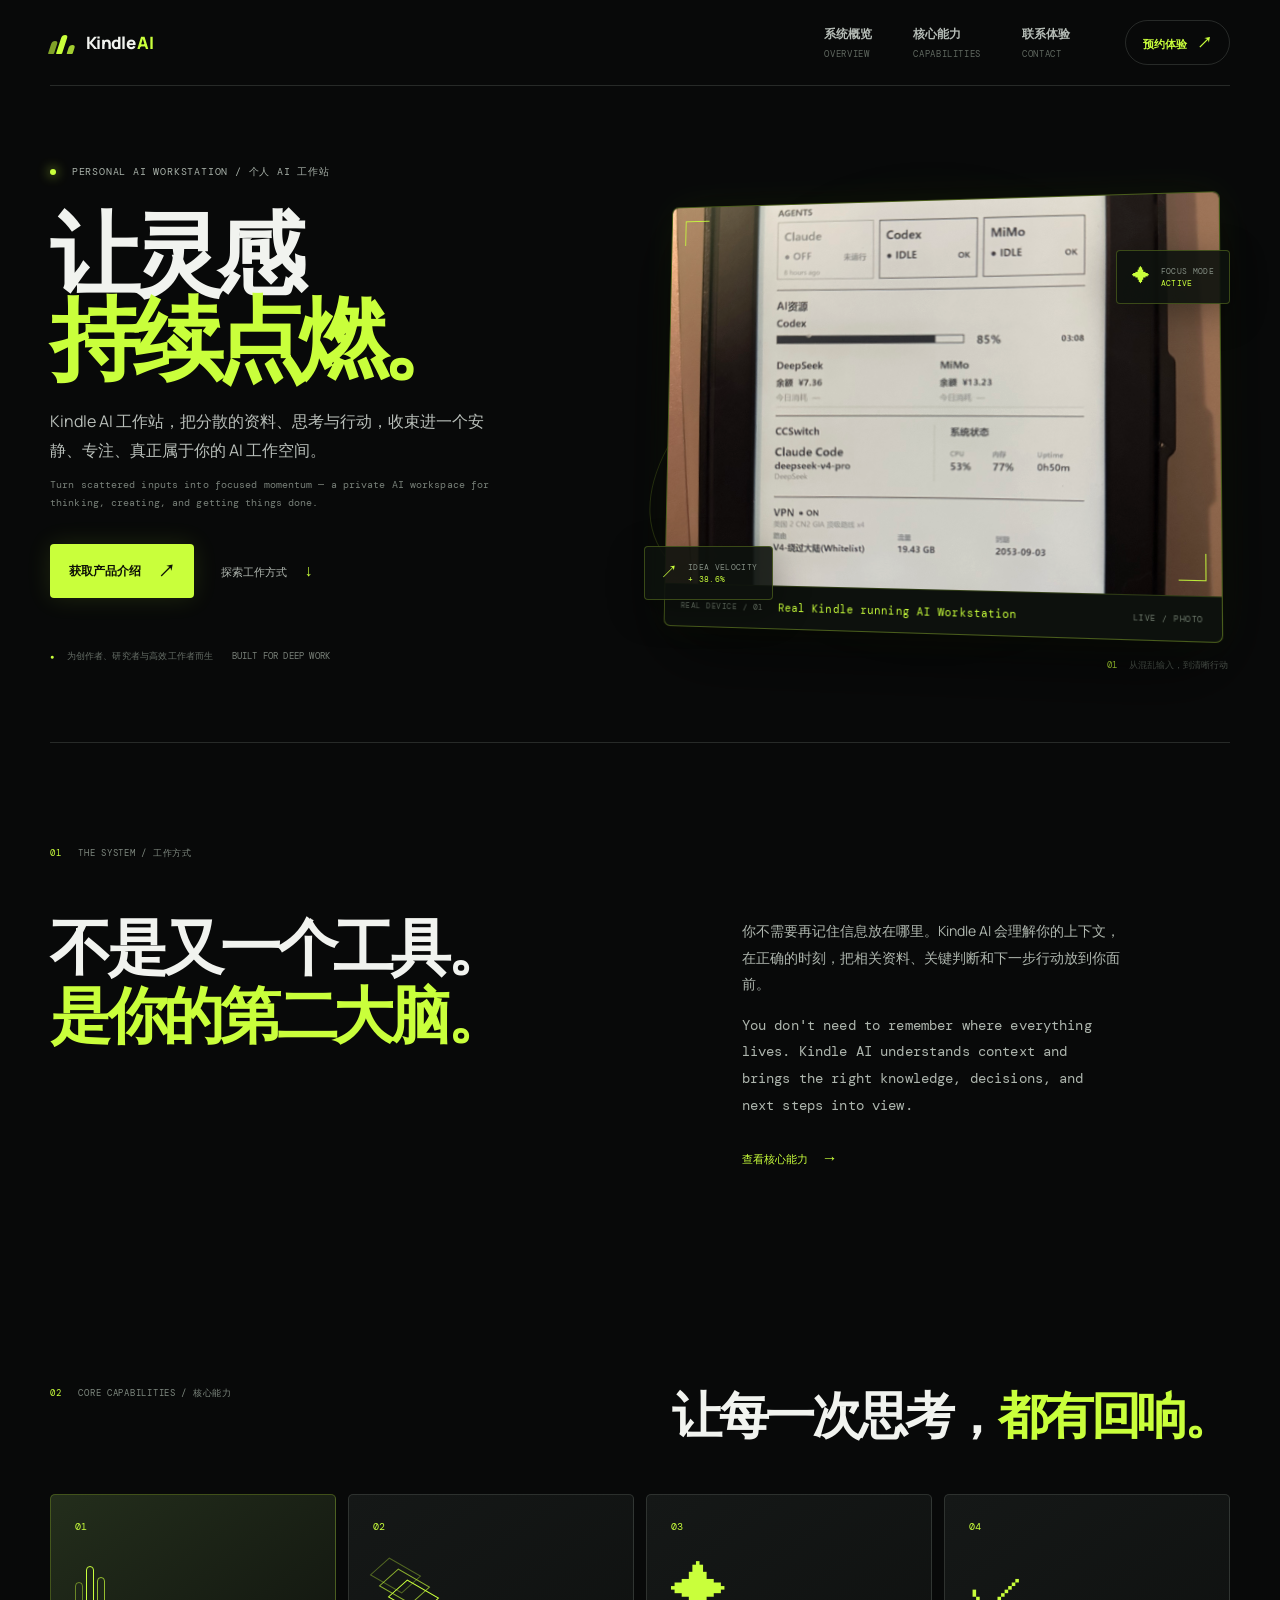
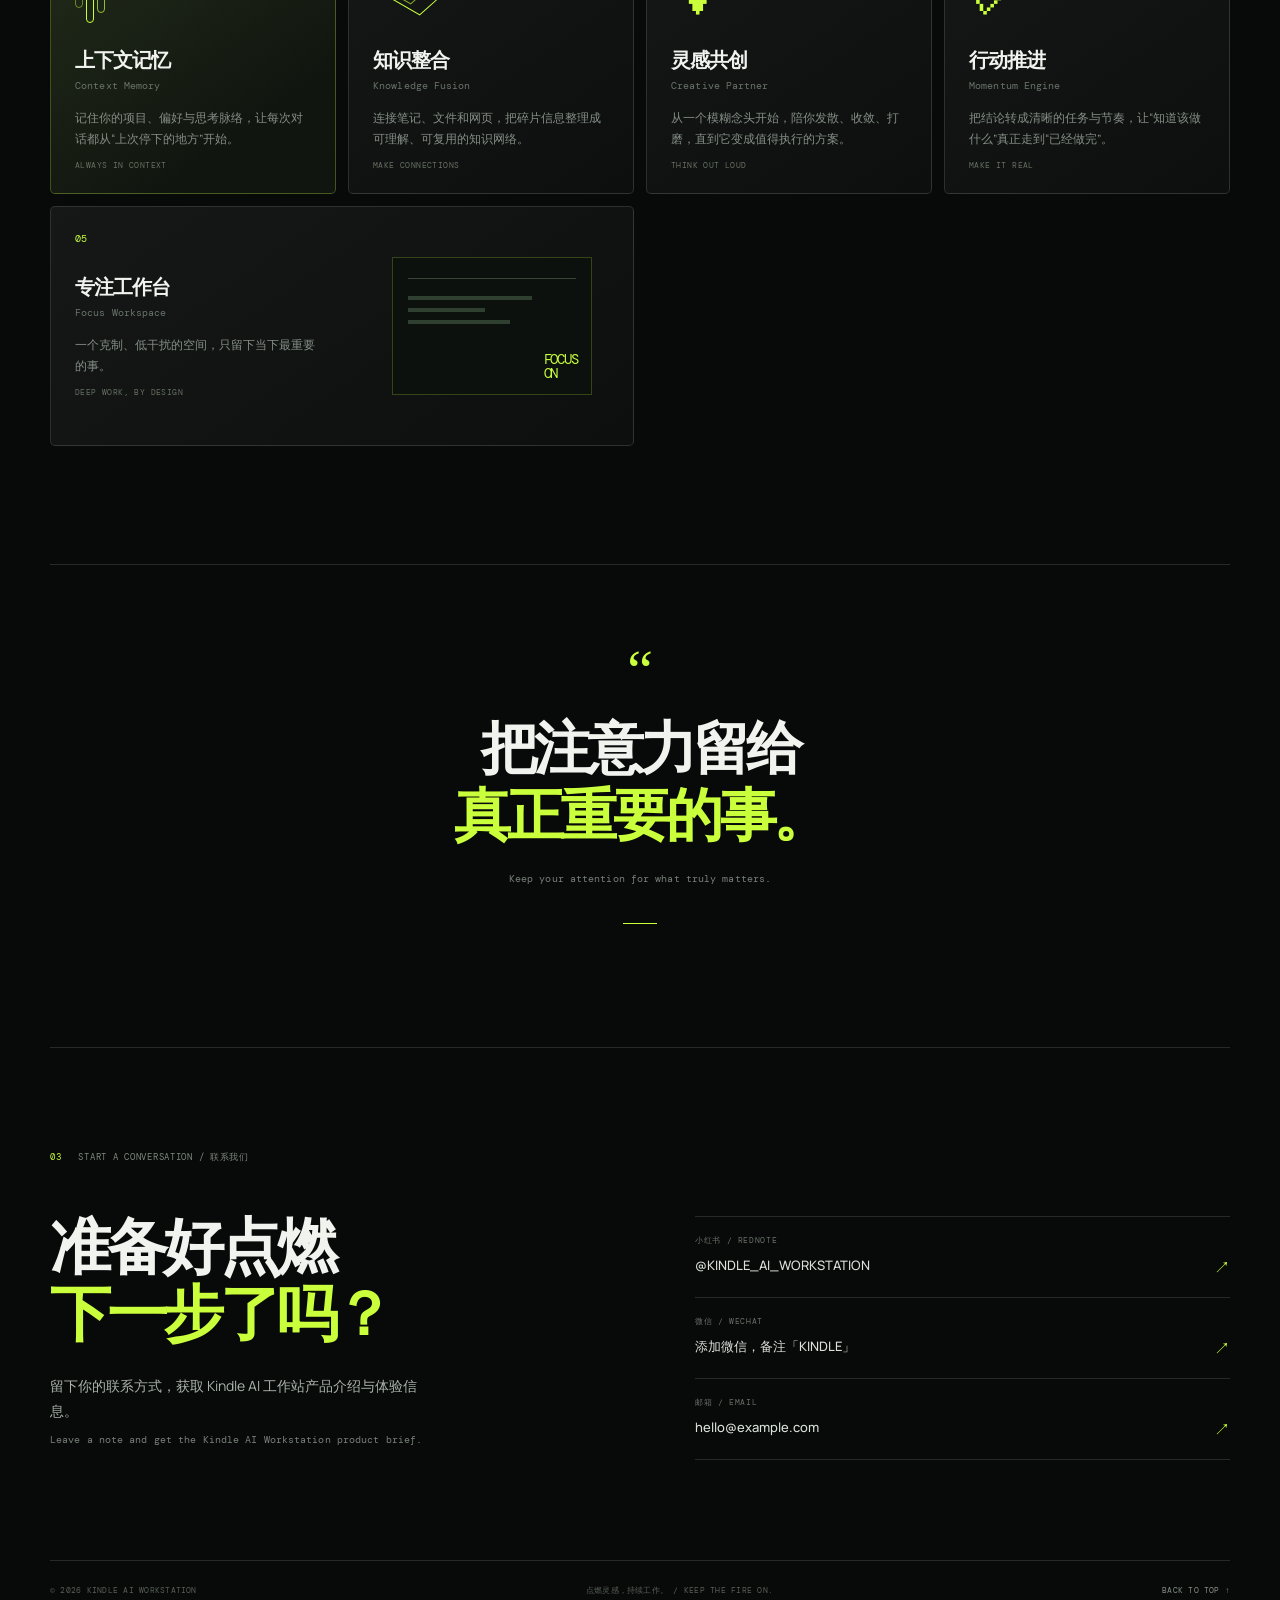
==== website/index.html @ 8f411510 "Add AI Workstation product website" ====
<!doctype html>
<html lang="zh-CN">
  <head>
    <meta charset="UTF-8" />
    <meta name="viewport" content="width=device-width, initial-scale=1.0" />
    <meta name="description" content="Kindle AI 工作站：把灵感、资料与行动，收束进一个可持续工作的 AI 空间。" />
    <title>Kindle AI Workstation — 点燃你的下一步</title>
    <link rel="stylesheet" href="styles.css" />
  </head>
  <body>
    <div class="page-shell">
      <header class="site-header">
        <a class="brand" href="#top" aria-label="Kindle AI Workstation 首页">
          <span class="brand-mark" aria-hidden="true"><i></i><i></i><i></i></span>
          <span>Kindle <em>AI</em></span>
        </a>
        <nav class="nav-links" aria-label="主导航">
          <a href="#system">系统概览 <small>OVERVIEW</small></a>
          <a href="#features">核心能力 <small>CAPABILITIES</small></a>
          <a href="#contact">联系体验 <small>CONTACT</small></a>
        </nav>
        <a class="header-cta" href="#contact">预约体验 <span>↗</span></a>
      </header>

      <main id="top">
        <section class="hero section-grid" aria-labelledby="hero-title">
          <div class="hero-copy">
            <p class="eyebrow"><span class="status-dot"></span> PERSONAL AI WORKSTATION / 个人 AI 工作站</p>
            <h1 id="hero-title">让灵感<br /><span>持续点燃。</span></h1>
            <p class="hero-intro">Kindle AI 工作站，把分散的资料、思考与行动，收束进一个安静、专注、真正属于你的 AI 工作空间。</p>
            <p class="hero-intro english">Turn scattered inputs into focused momentum — a private AI workspace for thinking, creating, and getting things done.</p>
            <div class="hero-actions">
              <a class="button button-primary" href="#contact">获取产品介绍 <span>↗</span></a>
              <a class="text-link" href="#system">探索工作方式 <span>↓</span></a>
            </div>
            <div class="trust-line"><span>●</span> 为创作者、研究者与高效工作者而生 <strong>BUILT FOR DEEP WORK</strong></div>
          </div>

          <div class="hero-visual" aria-label="Kindle AI 工作站实拍展示">
            <div class="visual-glow"></div>
            <div class="orbit orbit-one"></div>
            <div class="orbit orbit-two"></div>
            <figure class="device-photo">
              <div class="photo-frame">
                <img src="assets/kindle-dashboard.jpg" alt="Real Kindle running AI Workstation" />
                <span class="photo-corner photo-corner-tl" aria-hidden="true"></span>
                <span class="photo-corner photo-corner-br" aria-hidden="true"></span>
              </div>
              <figcaption><span class="photo-index">REAL DEVICE / 01</span><strong>Real Kindle running AI Workstation</strong><span class="photo-meta">LIVE / PHOTO</span></figcaption>
            </figure>            <div class="floating-chip chip-top"><span class="chip-icon">✦</span><span>FOCUS MODE<br /><b>ACTIVE</b></span></div>
            <div class="floating-chip chip-bottom"><span class="chip-icon">↗</span><span>IDEA VELOCITY<br /><b>+ 38.6%</b></span></div>
            <div class="visual-caption"><span>01</span><span>从混乱输入，到清晰行动</span></div>
          </div>
        </section>

        <section class="intro-band" id="system" aria-labelledby="system-title">
          <div class="section-kicker"><span>01</span><span>THE SYSTEM / 工作方式</span></div>
          <div class="intro-content">
            <h2 id="system-title">不是又一个工具。<br /><span>是你的第二大脑。</span></h2>
            <div class="intro-text">
              <p>你不需要再记住信息放在哪里。Kindle AI 会理解你的上下文，在正确的时刻，把相关资料、关键判断和下一步行动放到你面前。</p>
              <p class="english">You don't need to remember where everything lives. Kindle AI understands context and brings the right knowledge, decisions, and next steps into view.</p>
              <a class="arrow-link" href="#features">查看核心能力 <span>→</span></a>
            </div>
          </div>
        </section>

        <section class="features-section" id="features" aria-labelledby="features-title">
          <div class="section-heading">
            <div class="section-kicker"><span>02</span><span>CORE CAPABILITIES / 核心能力</span></div>
            <h2 id="features-title">让每一次思考，<span>都有回响。</span></h2>
          </div>
          <div class="feature-grid">
            <article class="feature-card featured-card">
              <div class="card-number">01</div>
              <div class="feature-icon icon-pulse" aria-hidden="true"><span></span><span></span><span></span></div>
              <h3>上下文记忆<br /><small>Context Memory</small></h3>
              <p>记住你的项目、偏好与思考脉络，让每次对话都从“上次停下的地方”开始。</p>
              <span class="card-tag">ALWAYS IN CONTEXT</span>
            </article>
            <article class="feature-card">
              <div class="card-number">02</div>
              <div class="feature-icon icon-layers" aria-hidden="true"><i></i><i></i><i></i></div>
              <h3>知识整合<br /><small>Knowledge Fusion</small></h3>
              <p>连接笔记、文件和网页，把碎片信息整理成可理解、可复用的知识网络。</p>
              <span class="card-tag">MAKE CONNECTIONS</span>
            </article>
            <article class="feature-card">
              <div class="card-number">03</div>
              <div class="feature-icon icon-spark" aria-hidden="true">✦</div>
              <h3>灵感共创<br /><small>Creative Partner</small></h3>
              <p>从一个模糊念头开始，陪你发散、收敛、打磨，直到它变成值得执行的方案。</p>
              <span class="card-tag">THINK OUT LOUD</span>
            </article>
            <article class="feature-card">
              <div class="card-number">04</div>
              <div class="feature-icon icon-check" aria-hidden="true">✓</div>
              <h3>行动推进<br /><small>Momentum Engine</small></h3>
              <p>把结论转成清晰的任务与节奏，让“知道该做什么”真正走到“已经做完”。</p>
              <span class="card-tag">MAKE IT REAL</span>
            </article>
            <article class="feature-card wide-card">
              <div class="wide-card-copy"><div class="card-number">05</div><h3>专注工作台<br /><small>Focus Workspace</small></h3><p>一个克制、低干扰的空间，只留下当下最重要的事。</p><span class="card-tag">DEEP WORK, BY DESIGN</span></div>
              <div class="focus-window" aria-hidden="true"><span class="window-top"></span><span class="window-line line-long"></span><span class="window-line line-short"></span><span class="window-line line-mid"></span><b>FOCUS<br />ON</b></div>
            </article>
          </div>
        </section>

        <section class="quote-section" aria-label="产品主张">
          <p class="quote-mark">“</p>
          <blockquote>把注意力留给<br /><span>真正重要的事。</span></blockquote>
          <p class="english quote-english">Keep your attention for what truly matters.</p>
          <div class="quote-line"></div>
        </section>

        <section class="contact-section" id="contact" aria-labelledby="contact-title">
          <div class="contact-main">
            <div class="section-kicker"><span>03</span><span>START A CONVERSATION / 联系我们</span></div>
            <h2 id="contact-title">准备好点燃<br /><span>下一步了吗？</span></h2>
            <p>留下你的联系方式，获取 Kindle AI 工作站产品介绍与体验信息。</p>
            <p class="english">Leave a note and get the Kindle AI Workstation product brief.</p>
          </div>
          <div class="contact-links">
            <a class="contact-link" href="#contact"><span class="contact-label">小红书 / REDNOTE</span><strong>@KINDLE_AI_WORKSTATION <span>↗</span></strong></a>
            <a class="contact-link" href="#contact"><span class="contact-label">微信 / WECHAT</span><strong>添加微信，备注「KINDLE」 <span>↗</span></strong></a>
            <a class="contact-link" href="mailto:hello@example.com"><span class="contact-label">邮箱 / EMAIL</span><strong>hello@example.com <span>↗</span></strong></a>
          </div>
        </section>
      </main>

      <footer class="site-footer"><span>© 2026 KINDLE AI WORKSTATION</span><span>点燃灵感，持续工作。 / KEEP THE FIRE ON.</span><a href="#top">BACK TO TOP ↑</a></footer>
    </div>
  </body>
</html>
---- website/styles.css ----
@import url('https://fonts.googleapis.com/css2?family=DM+Mono:wght@400;500&family=Manrope:wght@400;500;600;700;800&display=swap');

:root {
  --bg: #080909;
  --panel: #111313;
  --panel-light: #171a19;
  --text: #f1f3ef;
  --muted: #8e9690;
  --line: rgba(222, 238, 224, 0.14);
  --acid: #c9ff3b;
  --acid-soft: #91c92c;
  --mono: 'DM Mono', 'SFMono-Regular', Consolas, monospace;
  --sans: 'Manrope', 'PingFang SC', 'Microsoft YaHei', sans-serif;
}

* { box-sizing: border-box; }
html { scroll-behavior: smooth; }
body { margin: 0; background: var(--bg); color: var(--text); font-family: var(--sans); -webkit-font-smoothing: antialiased; }
a { color: inherit; text-decoration: none; }
.page-shell { overflow: hidden; }
.site-header, main > section, .site-footer { width: min(1180px, calc(100% - 64px)); margin-inline: auto; }
.site-header { height: 86px; display: flex; align-items: center; justify-content: space-between; border-bottom: 1px solid var(--line); }
.brand { display: inline-flex; align-items: center; gap: 11px; font-size: 17px; font-weight: 800; letter-spacing: -0.04em; }
.brand em { color: var(--acid); font-style: normal; }
.brand-mark { width: 25px; height: 22px; display: flex; align-items: end; gap: 3px; }
.brand-mark i { display: block; width: 6px; border-radius: 4px 4px 1px 1px; background: var(--acid); transform: skew(-18deg); }
.brand-mark i:nth-child(1) { height: 13px; opacity: .62; }.brand-mark i:nth-child(2) { height: 19px; }.brand-mark i:nth-child(3) { height: 9px; opacity: .8; }
.nav-links { display: flex; align-items: center; gap: 41px; margin-left: auto; margin-right: 55px; }
.nav-links a { color: #b5bcb6; font-size: 12px; font-weight: 600; transition: color .2s ease; }.nav-links a:hover { color: var(--acid); }
.nav-links small { display: block; color: #606860; font: 9px var(--mono); letter-spacing: .07em; margin-top: 5px; }
.header-cta { border: 1px solid var(--line); border-radius: 999px; padding: 11px 17px; color: var(--acid); font-size: 11px; font-weight: 700; }.header-cta span { margin-left: 8px; font-size: 15px; }

.section-grid { display: grid; grid-template-columns: .95fr 1.05fr; gap: 50px; min-height: 656px; align-items: center; }
.eyebrow, .section-kicker, .trust-line, .card-tag, .terminal-top, .terminal-footer, .contact-label, .visual-caption, .site-footer { font-family: var(--mono); }
.eyebrow { color: #a7b0a8; font-size: 10px; letter-spacing: .08em; margin: 0 0 30px; }.status-dot { display: inline-block; width: 6px; height: 6px; border-radius: 50%; background: var(--acid); box-shadow: 0 0 12px var(--acid); margin-right: 9px; }
h1, h2, h3, p { margin-top: 0; }.hero h1 { margin-bottom: 27px; font-size: clamp(57px, 7vw, 94px); line-height: .95; letter-spacing: -.08em; font-weight: 700; }.hero h1 span, h2 span, blockquote span { color: var(--acid); }
.hero-intro { max-width: 445px; color: #b8beb9; font-size: 16px; line-height: 1.85; margin-bottom: 10px; }.english { color: #788079; font-family: var(--mono); font-size: 10px; line-height: 1.8; letter-spacing: .01em; }.hero-intro.english { max-width: 480px; margin-bottom: 32px; }
.hero-actions { display: flex; align-items: center; gap: 27px; }.button { display: inline-flex; align-items: center; gap: 17px; border-radius: 4px; padding: 15px 19px; font-size: 12px; font-weight: 800; }.button-primary { color: #0d1106; background: var(--acid); box-shadow: 0 0 24px rgba(201,255,59,.12); }.button-primary span { font-size: 17px; }.text-link { color: #b2b9b2; font: 11px var(--mono); }.text-link span { color: var(--acid); margin-left: 10px; font-size: 16px; }
.trust-line { margin-top: 52px; color: #656d66; font-size: 9px; letter-spacing: .02em; }.trust-line span { color: var(--acid); font-size: 7px; margin-right: 7px; }.trust-line strong { color: #798179; margin-left: 13px; font-weight: 400; }
.hero-visual { position: relative; min-height: 520px; display: grid; place-items: center; }.visual-glow { position: absolute; width: 310px; height: 310px; background: rgba(130, 176, 38, .1); filter: blur(55px); border-radius: 50%; }.orbit { position: absolute; border: 1px solid rgba(201,255,59,.2); border-radius: 50%; transform: rotate(-25deg); }.orbit-one { width: 610px; height: 300px; }.orbit-two { width: 480px; height: 210px; transform: rotate(29deg); border-color: rgba(201,255,59,.12); }.terminal-card { position: relative; z-index: 2; width: min(510px, 92%); min-height: 319px; border: 1px solid rgba(201,255,59,.33); border-radius: 8px; background: linear-gradient(140deg, rgba(26,34,26,.96), rgba(9,13,10,.97)); box-shadow: 0 25px 75px rgba(0,0,0,.65), inset 0 0 35px rgba(201,255,59,.035); transform: perspective(900px) rotateY(-11deg) rotateX(4deg); }
.terminal-top, .terminal-footer { display: flex; justify-content: space-between; padding: 16px 19px; color: #727d72; font-size: 9px; letter-spacing: .06em; border-bottom: 1px solid rgba(201,255,59,.12); }.live-indicator { color: var(--acid); }.live-indicator i { display: inline-block; width: 5px; height: 5px; border-radius: 50%; background: var(--acid); margin-right: 6px; }.terminal-body { padding: 32px 28px; font: 12px/2 var(--mono); }.terminal-line { color: #d9e4d7; }.terminal-line.muted { color: #5f6d5e; margin-bottom: 7px; }.prompt, .accent, .result { color: var(--acid); }.result { padding-left: 21px; opacity: .75; }.cursor { margin-top: 8px; }.typing-line { display: inline-block; width: 80px; border-bottom: 1px solid var(--acid); vertical-align: middle; margin-left: 4px; }.cursor-block { display: inline-block; width: 6px; height: 13px; vertical-align: middle; background: var(--acid); margin-left: 3px; }.terminal-footer { border-top: 1px solid rgba(201,255,59,.12); border-bottom: 0; padding-top: 13px; padding-bottom: 13px; font-size: 8px; }
.floating-chip { position: absolute; z-index: 3; display: flex; align-items: center; gap: 10px; border: 1px solid rgba(201,255,59,.24); border-radius: 4px; padding: 12px 15px; background: rgba(14,18,14,.9); color: #838d83; font: 8px/1.55 var(--mono); letter-spacing: .04em; box-shadow: 0 10px 35px rgba(0,0,0,.35); }.floating-chip b { color: var(--acid); font-weight: 400; }.chip-icon { color: var(--acid); font-size: 18px; }.chip-top { top: 96px; right: 0; }.chip-bottom { bottom: 74px; left: 7px; }.visual-caption { position: absolute; bottom: 2px; right: 2px; display: flex; gap: 12px; color: #596159; font-size: 9px; }.visual-caption span:first-child { color: var(--acid); }

.intro-band { border-top: 1px solid var(--line); padding: 104px 0 115px; }.section-kicker { display: flex; gap: 17px; color: #7e887f; font-size: 9px; letter-spacing: .08em; }.section-kicker span:first-child { color: var(--acid); }.intro-content { display: grid; grid-template-columns: 1.1fr .9fr; gap: 95px; margin-top: 52px; }.intro-content h2, .section-heading h2, .contact-main h2 { font-size: clamp(34px, 4.8vw, 62px); line-height: 1.1; letter-spacing: -.07em; margin: 0; }.intro-text { max-width: 380px; padding-top: 6px; }.intro-text p { color: #aeb6ae; line-height: 1.9; font-size: 14px; margin-bottom: 14px; }.intro-text .english { margin-bottom: 28px; }.arrow-link { color: var(--acid); font: 11px var(--mono); }.arrow-link span { padding-left: 10px; font-size: 16px; }
.features-section { padding: 104px 0 118px; }.section-heading { display: flex; justify-content: space-between; align-items: end; margin-bottom: 52px; }.section-heading h2 { font-size: clamp(29px, 4vw, 50px); }.section-heading .section-kicker { align-self: start; }.feature-grid { display: grid; grid-template-columns: repeat(4, 1fr); gap: 12px; }.feature-card { position: relative; min-height: 300px; overflow: hidden; padding: 25px 24px; border: 1px solid var(--line); border-radius: 5px; background: linear-gradient(145deg, #151817, #0d0f0e); }.featured-card { background: linear-gradient(145deg, rgba(37,48,29,.95), #11150f 75%); border-color: rgba(201,255,59,.25); }.card-number { color: var(--acid); font: 10px var(--mono); }.feature-icon { height: 63px; margin: 30px 0 21px; color: var(--acid); }.feature-card h3 { margin-bottom: 15px; font-size: 20px; line-height: 1.25; letter-spacing: -.045em; }.feature-card h3 small, .wide-card h3 small { color: #69736a; display: block; font: 10px var(--mono); letter-spacing: .01em; margin-top: 7px; }.feature-card p, .wide-card p { color: #858e86; font-size: 12px; line-height: 1.75; }.card-tag { position: absolute; bottom: 23px; color: #667062; font-size: 8px; letter-spacing: .05em; }
.icon-pulse { display: flex; align-items: center; gap: 3px; }.icon-pulse span { display: block; width: 8px; border: 1px solid var(--acid); border-radius: 8px; }.icon-pulse span:nth-child(1) { height: 26px; opacity: .45; }.icon-pulse span:nth-child(2) { height: 57px; }.icon-pulse span:nth-child(3) { height: 36px; opacity: .7; }.icon-layers { position: relative; }.icon-layers i { position: absolute; width: 37px; height: 25px; border: 1px solid var(--acid); transform: rotate(30deg) skewX(-18deg); }.icon-layers i:nth-child(1) { top: 0; left: 4px; opacity: .35; }.icon-layers i:nth-child(2) { top: 11px; left: 13px; opacity: .65; }.icon-layers i:nth-child(3) { top: 22px; left: 22px; }.icon-spark, .icon-check { font-size: 57px; line-height: 1; font-family: Arial, sans-serif; }.icon-check { font-weight: 200; }
.wide-card { grid-column: span 2; min-height: 240px; display: flex; justify-content: space-between; padding-right: 41px; }.wide-card-copy { position: relative; }.wide-card h3 { margin-top: 29px; }.wide-card p { max-width: 245px; }.focus-window { position: relative; width: 200px; height: 138px; align-self: center; border: 1px solid rgba(201,255,59,.22); background: #0c110d; padding: 20px 15px; }.window-top { display: block; width: 100%; border-top: 1px solid #364536; margin-bottom: 17px; }.window-line { display: block; height: 4px; margin: 8px 0; background: #304030; }.line-long { width: 74%; }.line-short { width: 46%; }.line-mid { width: 61%; }.focus-window b { position: absolute; right: 13px; bottom: 14px; color: var(--acid); font: 14px/1 var(--mono); letter-spacing: -.08em; }

.quote-section { padding: 76px 0 123px; border-top: 1px solid var(--line); text-align: center; }.quote-mark { color: var(--acid); font: 58px/1 Georgia, serif; margin-bottom: 14px; }.quote-section blockquote { margin: 0; font-size: clamp(31px, 5vw, 57px); line-height: 1.18; letter-spacing: -.07em; font-weight: 600; }.quote-english { margin: 22px 0 35px; }.quote-line { width: 34px; height: 1px; margin: auto; background: var(--acid); }
.contact-section { display: grid; grid-template-columns: 1fr 1fr; gap: 110px; padding: 103px 0 100px; border-top: 1px solid var(--line); }.contact-main h2 { margin: 47px 0 27px; }.contact-main > p:not(.english) { max-width: 380px; color: #aab3aa; line-height: 1.8; font-size: 14px; margin-bottom: 8px; }.contact-main .english { margin-bottom: 0; }.contact-links { padding-top: 65px; }.contact-link { display: block; padding: 18px 0; border-bottom: 1px solid var(--line); }.contact-link:first-child { border-top: 1px solid var(--line); }.contact-label { display: block; color: #687168; font-size: 8px; letter-spacing: .08em; margin-bottom: 10px; }.contact-link strong { display: flex; justify-content: space-between; color: #dbe2db; font-size: 13px; font-weight: 500; }.contact-link strong span { color: var(--acid); font-size: 16px; }.contact-link:hover strong { color: var(--acid); }
.site-footer { display: flex; justify-content: space-between; gap: 20px; padding: 24px 0 30px; color: #566057; border-top: 1px solid var(--line); font-size: 8px; letter-spacing: .03em; }.site-footer a { color: #849084; }.site-footer a:hover { color: var(--acid); }

@media (max-width: 800px) {
  .site-header, main > section, .site-footer { width: min(100% - 36px, 620px); }
  .site-header { height: 72px; }.nav-links { display: none; }.header-cta { padding: 9px 13px; font-size: 10px; }
  .section-grid { display: block; padding: 78px 0 35px; }.hero-copy { position: relative; z-index: 2; }.hero h1 { font-size: clamp(58px, 16vw, 92px); }.hero-intro { font-size: 14px; }.trust-line { margin-top: 37px; line-height: 1.9; }.trust-line strong { display: block; margin-left: 14px; }
  .hero-visual { min-height: 430px; margin-top: 23px; }.terminal-card { transform: perspective(900px) rotateY(-5deg) rotateX(3deg); }.orbit-one { width: 480px; height: 240px; }.orbit-two { width: 380px; height: 170px; }.chip-top { top: 34px; right: -4px; }.chip-bottom { bottom: 48px; left: -5px; }.visual-caption { bottom: 0; right: 0; }
  .intro-band, .features-section, .quote-section, .contact-section { padding-top: 75px; padding-bottom: 78px; }.intro-content, .contact-section { display: block; }.intro-content { margin-top: 35px; }.intro-content h2 { margin-bottom: 34px; }.intro-text { max-width: 100%; }.section-heading { display: block; margin-bottom: 35px; }.section-heading h2 { margin-top: 34px; }.feature-grid { grid-template-columns: repeat(2, 1fr); }.feature-card { min-height: 315px; padding: 20px 18px; }.feature-card h3 { font-size: 17px; }.wide-card { grid-column: span 2; min-height: 220px; padding-right: 19px; }.focus-window { width: 150px; height: 110px; }.contact-main h2 { margin-top: 35px; }.contact-links { padding-top: 43px; }.site-footer { flex-wrap: wrap; padding-top: 20px; }.site-footer span:nth-child(2) { order: 3; width: 100%; }
}
@media (max-width: 460px) {
  .hero-actions { align-items: flex-start; flex-direction: column; gap: 18px; }.hero-visual { min-height: 360px; }.terminal-card { min-height: 270px; }.terminal-body { padding: 22px 16px; font-size: 10px; }.terminal-top, .terminal-footer { padding-inline: 13px; font-size: 7px; }.chip-top { top: 24px; }.chip-bottom { bottom: 30px; }.floating-chip { transform: scale(.88); transform-origin: left center; }.chip-top { transform-origin: right center; }.feature-grid { gap: 8px; }.feature-card { min-height: 295px; }.wide-card { min-height: 215px; }.wide-card-copy { z-index: 1; }.focus-window { margin-left: -55px; opacity: .7; }.contact-link strong { font-size: 11px; }.site-footer { font-size: 7px; }
}

.device-photo { position: relative; z-index: 2; width: min(600px, 94%); margin: 0; border: 1px solid rgba(201,255,59,.32); border-radius: 7px; background: #0d110d; box-shadow: 0 25px 75px rgba(0,0,0,.68), 0 0 42px rgba(142,201,44,.08); overflow: hidden; transform: perspective(1000px) rotateY(-8deg) rotateX(3deg); }
.photo-frame { position: relative; line-height: 0; background: #0b0e0b; }
.photo-frame::after { position: absolute; inset: 0; content: ''; pointer-events: none; background: linear-gradient(145deg, rgba(201,255,59,.12), transparent 28%, transparent 73%, rgba(0,0,0,.3)); mix-blend-mode: screen; }
.photo-frame img { display: block; width: 100%; height: auto; max-height: 390px; object-fit: cover; filter: saturate(.92) contrast(1.06); }
.photo-corner { position: absolute; z-index: 1; width: 26px; height: 26px; border-color: var(--acid); border-style: solid; opacity: .9; }
.photo-corner-tl { top: 14px; left: 14px; border-width: 1px 0 0 1px; }.photo-corner-br { right: 14px; bottom: 14px; border-width: 0 1px 1px 0; }
.device-photo figcaption { display: grid; grid-template-columns: auto 1fr auto; align-items: center; gap: 15px; padding: 14px 17px; border-top: 1px solid rgba(201,255,59,.18); color: #a9b4a8; }
.photo-index, .photo-meta { color: #6f7b6d; font: 8px var(--mono); letter-spacing: .06em; }.device-photo strong { color: var(--acid); font: 11px var(--mono); font-weight: 400; letter-spacing: .01em; }
@media (max-width: 800px) {
  .device-photo { width: min(600px, 96%); transform: perspective(1000px) rotateY(-4deg) rotateX(2deg); }
  .photo-frame img { max-height: none; }
  .device-photo figcaption { grid-template-columns: 1fr auto; gap: 8px 12px; }
  .device-photo strong { grid-column: 1 / -1; grid-row: 2; }
  .photo-meta { grid-column: 2; grid-row: 1; }
}
@media (max-width: 460px) {
  .device-photo { width: 97%; }
  .device-photo figcaption { display: block; padding: 12px 13px; }
  .photo-index, .photo-meta { display: inline-block; }
  .photo-meta { float: right; }
  .device-photo strong { display: block; margin-top: 9px; font-size: 10px; line-height: 1.5; }
}
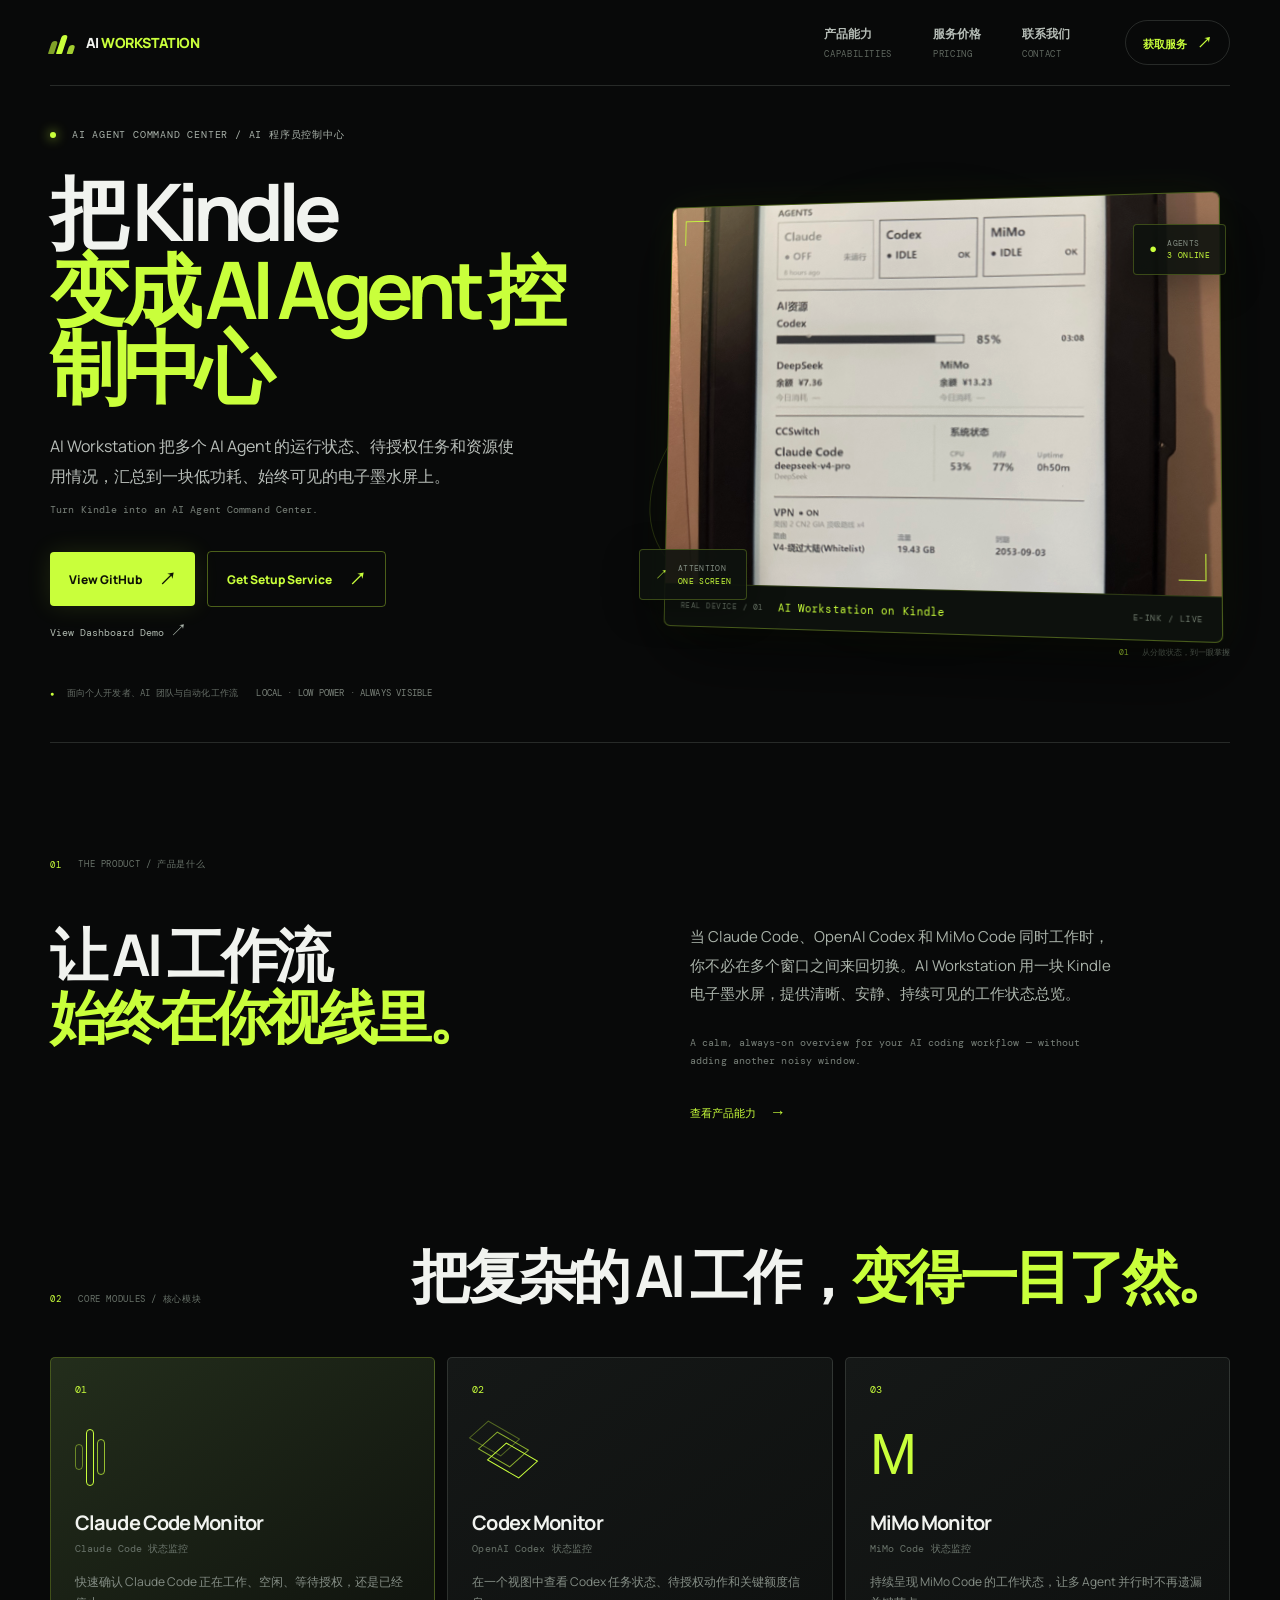
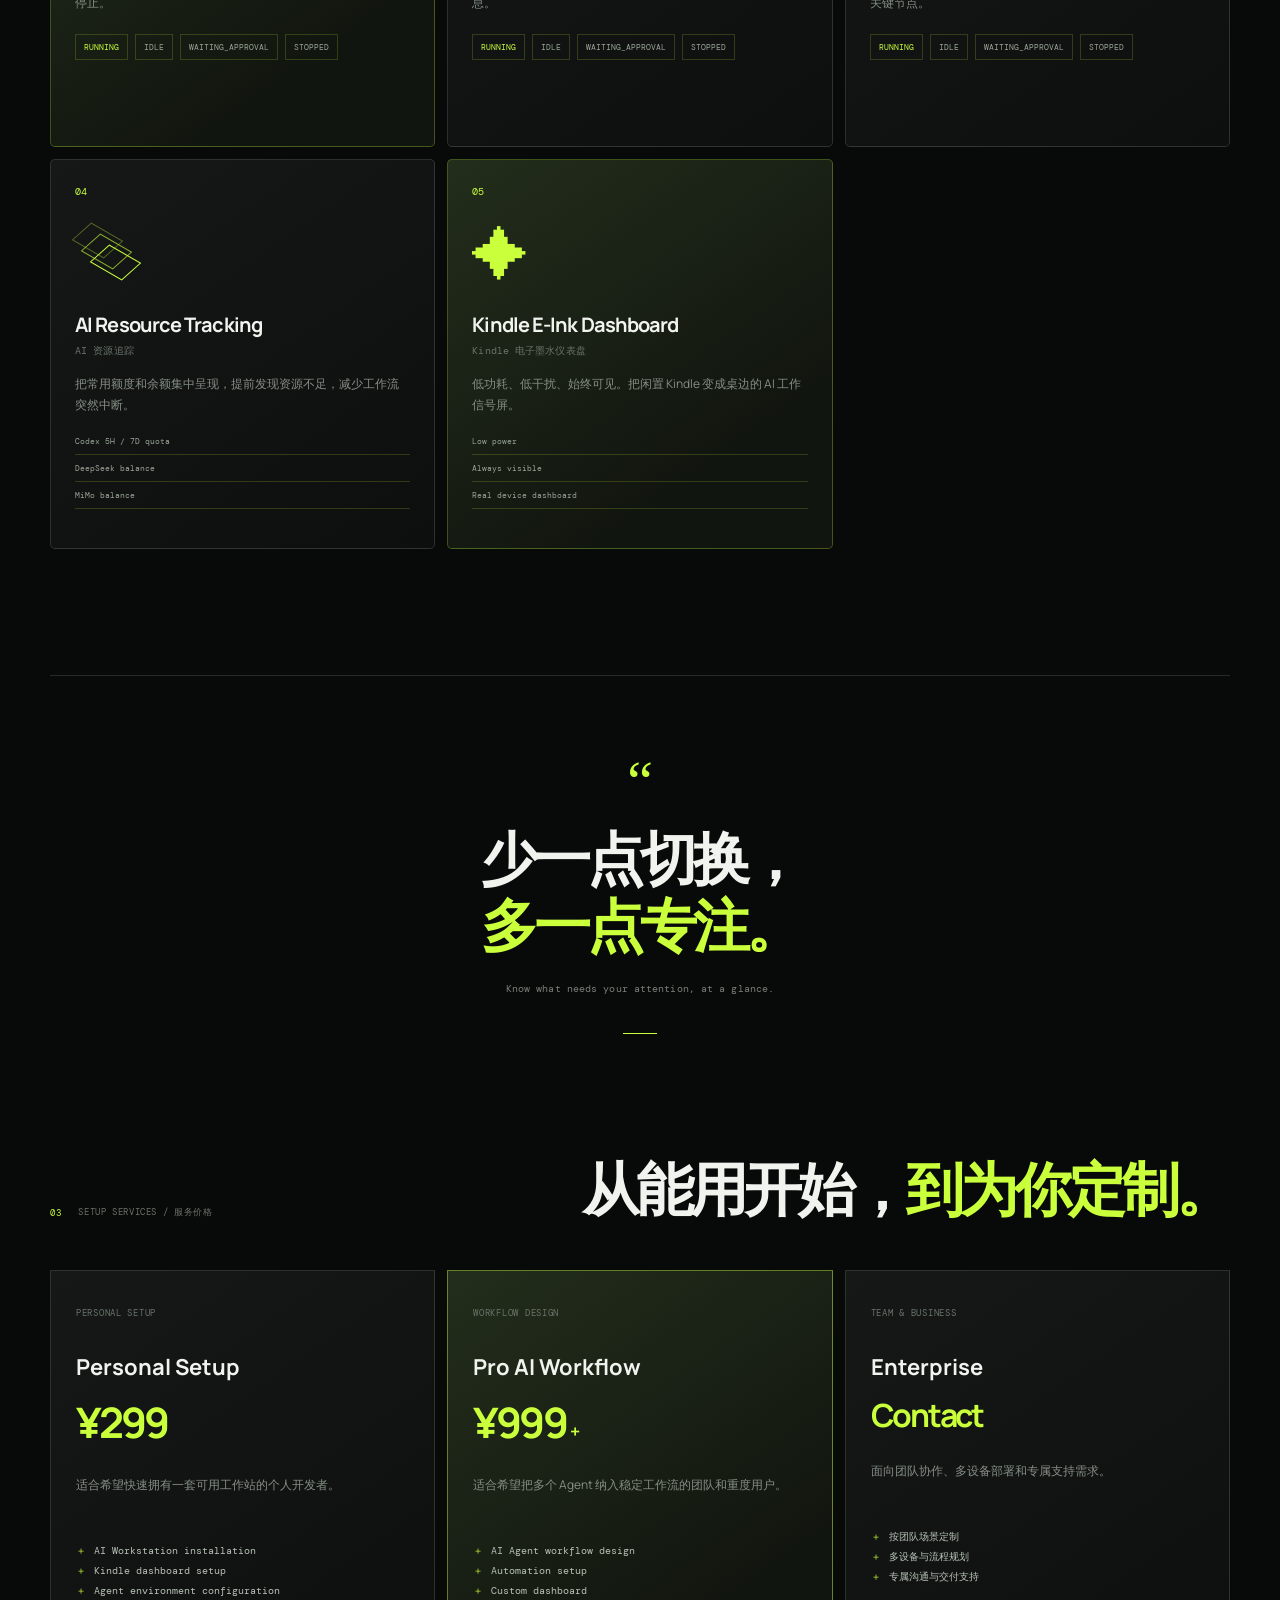
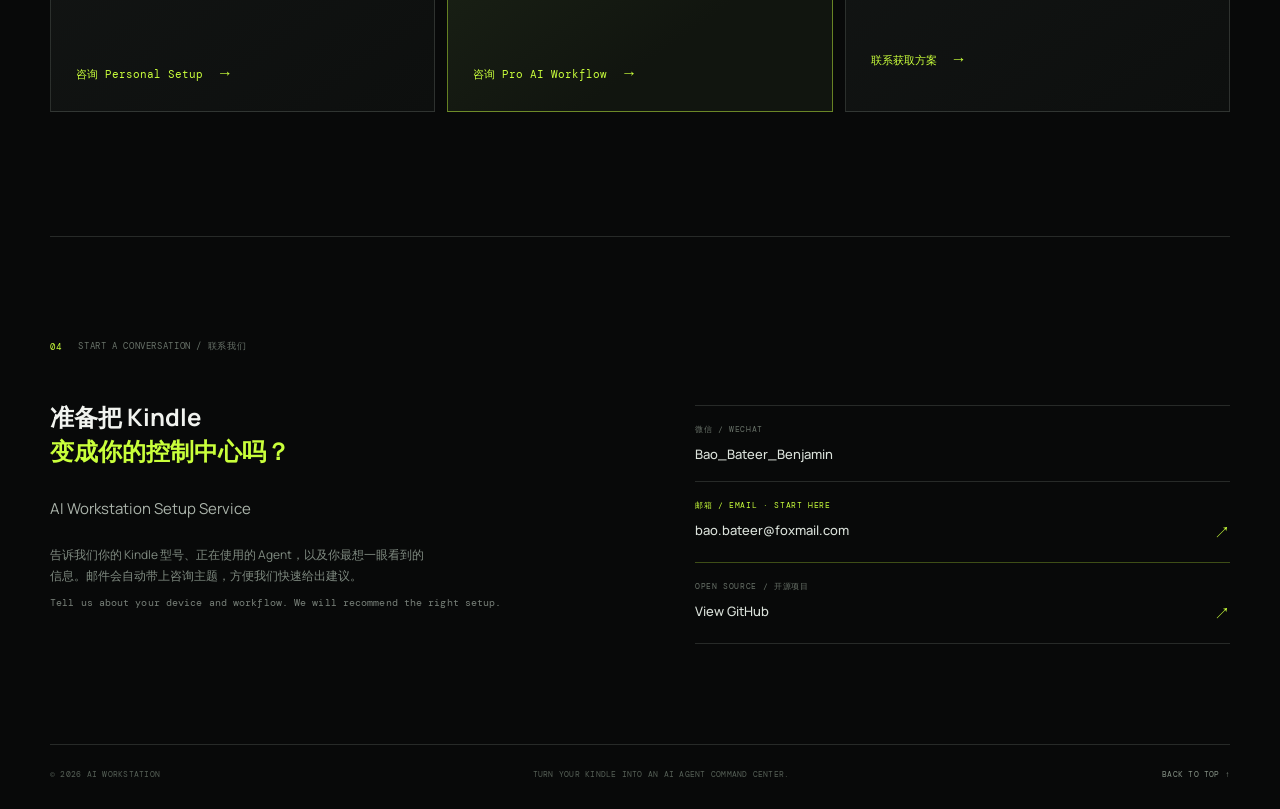
==== commit f2a7518f: "Prepare AI Workstation commercial launch" ====
--- a/website/index.html
+++ b/website/index.html
@@ -3,132 +3,155 @@
   <head>
     <meta charset="UTF-8" />
     <meta name="viewport" content="width=device-width, initial-scale=1.0" />
-    <meta name="description" content="Kindle AI 工作站：把灵感、资料与行动，收束进一个可持续工作的 AI 空间。" />
-    <title>Kindle AI Workstation — 点燃你的下一步</title>
+    <meta name="description" content="AI Workstation 把 Kindle 变成 AI Agent 控制中心：监控 Claude Code、Codex、MiMo，追踪 AI 资源，并提供安装与工作流服务。" />
+    <link rel="canonical" href="https://baobateer-arch.github.io/AI-Workstation/" />
+    <meta property="og:title" content="AI Workstation — AI Agent Command Center" />
+    <meta property="og:description" content="把 Kindle 变成 AI Agent 控制中心。一个屏幕查看 Agent 状态、待授权任务与 AI 资源。" />
+    <meta property="og:image" content="https://baobateer-arch.github.io/AI-Workstation/assets/kindle-dashboard.jpg" />
+    <meta property="og:type" content="website" />
+    <title>AI Workstation — AI Agent Command Center</title>
     <link rel="stylesheet" href="styles.css" />
   </head>
   <body>
     <div class="page-shell">
       <header class="site-header">
-        <a class="brand" href="#top" aria-label="Kindle AI Workstation 首页">
+        <a class="brand" href="#top" aria-label="AI Workstation 首页">
           <span class="brand-mark" aria-hidden="true"><i></i><i></i><i></i></span>
-          <span>Kindle <em>AI</em></span>
+          <span>AI <em>WORKSTATION</em></span>
         </a>
         <nav class="nav-links" aria-label="主导航">
-          <a href="#system">系统概览 <small>OVERVIEW</small></a>
-          <a href="#features">核心能力 <small>CAPABILITIES</small></a>
-          <a href="#contact">联系体验 <small>CONTACT</small></a>
+          <a href="#capabilities">产品能力 <small>CAPABILITIES</small></a>
+          <a href="#pricing">服务价格 <small>PRICING</small></a>
+          <a href="#contact">联系我们 <small>CONTACT</small></a>
         </nav>
-        <a class="header-cta" href="#contact">预约体验 <span>↗</span></a>
+        <a class="header-cta" href="mailto:bao.bateer@foxmail.com?subject=AI%20Workstation%20Setup%20Service%20Inquiry">获取服务 <span>↗</span></a>
       </header>
 
       <main id="top">
         <section class="hero section-grid" aria-labelledby="hero-title">
           <div class="hero-copy">
-            <p class="eyebrow"><span class="status-dot"></span> PERSONAL AI WORKSTATION / 个人 AI 工作站</p>
-            <h1 id="hero-title">让灵感<br /><span>持续点燃。</span></h1>
-            <p class="hero-intro">Kindle AI 工作站，把分散的资料、思考与行动，收束进一个安静、专注、真正属于你的 AI 工作空间。</p>
-            <p class="hero-intro english">Turn scattered inputs into focused momentum — a private AI workspace for thinking, creating, and getting things done.</p>
+            <p class="eyebrow"><span class="status-dot"></span> AI AGENT COMMAND CENTER / AI 程序员控制中心</p>
+            <h1 id="hero-title">把 Kindle<br /><span>变成 AI Agent 控制中心</span></h1>
+            <p class="hero-intro">AI Workstation 把多个 AI Agent 的运行状态、待授权任务和资源使用情况，汇总到一块低功耗、始终可见的电子墨水屏上。</p>
+            <p class="hero-intro english">Turn Kindle into an AI Agent Command Center.</p>
             <div class="hero-actions">
-              <a class="button button-primary" href="#contact">获取产品介绍 <span>↗</span></a>
-              <a class="text-link" href="#system">探索工作方式 <span>↓</span></a>
+              <a class="button button-primary" href="https://github.com/baobateer-arch/AI-Workstation" target="_blank" rel="noreferrer">View GitHub <span>↗</span></a>
+              <a class="button button-secondary" href="mailto:bao.bateer@foxmail.com?subject=AI%20Workstation%20Setup%20Service%20Inquiry&amp;body=Kindle%20model%3A%0AAgents%20I%20use%3A%0AWhat%20I%20want%20to%20see%3A">Get Setup Service <span>↗</span></a>
+              <a class="demo-link" href="./assets/kindle-dashboard.jpg" target="_blank" rel="noreferrer">View Dashboard Demo <span>↗</span></a>
             </div>
-            <div class="trust-line"><span>●</span> 为创作者、研究者与高效工作者而生 <strong>BUILT FOR DEEP WORK</strong></div>
+            <div class="trust-line"><span>●</span> 面向个人开发者、AI 团队与自动化工作流 <strong>LOCAL · LOW POWER · ALWAYS VISIBLE</strong></div>
           </div>
 
-          <div class="hero-visual" aria-label="Kindle AI 工作站实拍展示">
+          <div class="hero-visual" aria-label="AI Workstation Kindle 仪表盘展示">
             <div class="visual-glow"></div>
             <div class="orbit orbit-one"></div>
             <div class="orbit orbit-two"></div>
             <figure class="device-photo">
               <div class="photo-frame">
-                <img src="assets/kindle-dashboard.jpg" alt="Real Kindle running AI Workstation" />
+                <img src="./assets/kindle-dashboard.jpg" alt="Kindle running AI Workstation dashboard" />
                 <span class="photo-corner photo-corner-tl" aria-hidden="true"></span>
                 <span class="photo-corner photo-corner-br" aria-hidden="true"></span>
               </div>
-              <figcaption><span class="photo-index">REAL DEVICE / 01</span><strong>Real Kindle running AI Workstation</strong><span class="photo-meta">LIVE / PHOTO</span></figcaption>
-            </figure>            <div class="floating-chip chip-top"><span class="chip-icon">✦</span><span>FOCUS MODE<br /><b>ACTIVE</b></span></div>
-            <div class="floating-chip chip-bottom"><span class="chip-icon">↗</span><span>IDEA VELOCITY<br /><b>+ 38.6%</b></span></div>
-            <div class="visual-caption"><span>01</span><span>从混乱输入，到清晰行动</span></div>
+              <figcaption><span class="photo-index">REAL DEVICE / 01</span><strong>AI Workstation on Kindle</strong><span class="photo-meta">E-INK / LIVE</span></figcaption>
+            </figure>
+            <div class="floating-chip chip-top"><span class="chip-icon">●</span><span>AGENTS<br /><b>3 ONLINE</b></span></div>
+            <div class="floating-chip chip-bottom"><span class="chip-icon">↗</span><span>ATTENTION<br /><b>ONE SCREEN</b></span></div>
+            <div class="visual-caption"><span>01</span><span>从分散状态，到一眼掌握</span></div>
           </div>
         </section>
 
         <section class="intro-band" id="system" aria-labelledby="system-title">
-          <div class="section-kicker"><span>01</span><span>THE SYSTEM / 工作方式</span></div>
+          <div class="section-kicker"><span>01</span><span>THE PRODUCT / 产品是什么</span></div>
           <div class="intro-content">
-            <h2 id="system-title">不是又一个工具。<br /><span>是你的第二大脑。</span></h2>
+            <h2 id="system-title">让 AI 工作流<br /><span>始终在你视线里。</span></h2>
             <div class="intro-text">
-              <p>你不需要再记住信息放在哪里。Kindle AI 会理解你的上下文，在正确的时刻，把相关资料、关键判断和下一步行动放到你面前。</p>
-              <p class="english">You don't need to remember where everything lives. Kindle AI understands context and brings the right knowledge, decisions, and next steps into view.</p>
-              <a class="arrow-link" href="#features">查看核心能力 <span>→</span></a>
+              <p>当 Claude Code、OpenAI Codex 和 MiMo Code 同时工作时，你不必在多个窗口之间来回切换。AI Workstation 用一块 Kindle 电子墨水屏，提供清晰、安静、持续可见的工作状态总览。</p>
+              <p class="english">A calm, always-on overview for your AI coding workflow — without adding another noisy window.</p>
+              <a class="arrow-link" href="#capabilities">查看产品能力 <span>→</span></a>
             </div>
           </div>
         </section>
 
-        <section class="features-section" id="features" aria-labelledby="features-title">
+        <section class="features-section" id="capabilities" aria-labelledby="features-title">
           <div class="section-heading">
-            <div class="section-kicker"><span>02</span><span>CORE CAPABILITIES / 核心能力</span></div>
-            <h2 id="features-title">让每一次思考，<span>都有回响。</span></h2>
+            <div class="section-kicker"><span>02</span><span>CORE MODULES / 核心模块</span></div>
+            <h2 id="features-title">把复杂的 AI 工作，<span>变得一目了然。</span></h2>
           </div>
           <div class="feature-grid">
             <article class="feature-card featured-card">
               <div class="card-number">01</div>
               <div class="feature-icon icon-pulse" aria-hidden="true"><span></span><span></span><span></span></div>
-              <h3>上下文记忆<br /><small>Context Memory</small></h3>
-              <p>记住你的项目、偏好与思考脉络，让每次对话都从“上次停下的地方”开始。</p>
-              <span class="card-tag">ALWAYS IN CONTEXT</span>
+              <h3>Claude Code Monitor<br /><small>Claude Code 状态监控</small></h3>
+              <p>快速确认 Claude Code 正在工作、空闲、等待授权，还是已经停止。</p>
+              <div class="status-list"><span>RUNNING</span><span>IDLE</span><span>WAITING_APPROVAL</span><span>STOPPED</span></div>
             </article>
             <article class="feature-card">
               <div class="card-number">02</div>
               <div class="feature-icon icon-layers" aria-hidden="true"><i></i><i></i><i></i></div>
-              <h3>知识整合<br /><small>Knowledge Fusion</small></h3>
-              <p>连接笔记、文件和网页，把碎片信息整理成可理解、可复用的知识网络。</p>
-              <span class="card-tag">MAKE CONNECTIONS</span>
+              <h3>Codex Monitor<br /><small>OpenAI Codex 状态监控</small></h3>
+              <p>在一个视图中查看 Codex 任务状态、待授权动作和关键额度信息。</p>
+              <div class="status-list"><span>RUNNING</span><span>IDLE</span><span>WAITING_APPROVAL</span><span>STOPPED</span></div>
             </article>
             <article class="feature-card">
               <div class="card-number">03</div>
-              <div class="feature-icon icon-spark" aria-hidden="true">✦</div>
-              <h3>灵感共创<br /><small>Creative Partner</small></h3>
-              <p>从一个模糊念头开始，陪你发散、收敛、打磨，直到它变成值得执行的方案。</p>
-              <span class="card-tag">THINK OUT LOUD</span>
+              <div class="feature-icon icon-spark" aria-hidden="true">M</div>
+              <h3>MiMo Monitor<br /><small>MiMo Code 状态监控</small></h3>
+              <p>持续呈现 MiMo Code 的工作状态，让多 Agent 并行时不再遗漏关键节点。</p>
+              <div class="status-list"><span>RUNNING</span><span>IDLE</span><span>WAITING_APPROVAL</span><span>STOPPED</span></div>
             </article>
             <article class="feature-card">
               <div class="card-number">04</div>
-              <div class="feature-icon icon-check" aria-hidden="true">✓</div>
-              <h3>行动推进<br /><small>Momentum Engine</small></h3>
-              <p>把结论转成清晰的任务与节奏，让“知道该做什么”真正走到“已经做完”。</p>
-              <span class="card-tag">MAKE IT REAL</span>
+              <div class="feature-icon icon-layers" aria-hidden="true"><i></i><i></i><i></i></div>
+              <h3>AI Resource Tracking<br /><small>AI 资源追踪</small></h3>
+              <p>把常用额度和余额集中呈现，提前发现资源不足，减少工作流突然中断。</p>
+              <div class="resource-list"><span>Codex 5H / 7D quota</span><span>DeepSeek balance</span><span>MiMo balance</span></div>
             </article>
-            <article class="feature-card wide-card">
-              <div class="wide-card-copy"><div class="card-number">05</div><h3>专注工作台<br /><small>Focus Workspace</small></h3><p>一个克制、低干扰的空间，只留下当下最重要的事。</p><span class="card-tag">DEEP WORK, BY DESIGN</span></div>
-              <div class="focus-window" aria-hidden="true"><span class="window-top"></span><span class="window-line line-long"></span><span class="window-line line-short"></span><span class="window-line line-mid"></span><b>FOCUS<br />ON</b></div>
+            <article class="feature-card featured-card">
+              <div class="card-number">05</div>
+              <div class="feature-icon icon-spark" aria-hidden="true">✦</div>
+              <h3>Kindle E-Ink Dashboard<br /><small>Kindle 电子墨水仪表盘</small></h3>
+              <p>低功耗、低干扰、始终可见。把闲置 Kindle 变成桌边的 AI 工作信号屏。</p>
+              <div class="resource-list"><span>Low power</span><span>Always visible</span><span>Real device dashboard</span></div>
             </article>
           </div>
         </section>
 
         <section class="quote-section" aria-label="产品主张">
           <p class="quote-mark">“</p>
-          <blockquote>把注意力留给<br /><span>真正重要的事。</span></blockquote>
-          <p class="english quote-english">Keep your attention for what truly matters.</p>
+          <blockquote>少一点切换，<br /><span>多一点专注。</span></blockquote>
+          <p class="english quote-english">Know what needs your attention, at a glance.</p>
           <div class="quote-line"></div>
+        </section>
+
+        <section class="pricing-section" id="pricing" aria-labelledby="pricing-title">
+          <div class="section-heading">
+            <div class="section-kicker"><span>03</span><span>SETUP SERVICES / 服务价格</span></div>
+            <h2 id="pricing-title">从能用开始，<span>到为你定制。</span></h2>
+          </div>
+          <div class="pricing-grid">
+            <article class="price-card"><span class="price-label">PERSONAL SETUP</span><h3>Personal Setup</h3><div class="price">¥299</div><p>适合希望快速拥有一套可用工作站的个人开发者。</p><ul><li>AI Workstation installation</li><li>Kindle dashboard setup</li><li>Agent environment configuration</li></ul><a class="price-link" href="mailto:bao.bateer@foxmail.com?subject=Personal%20Setup%20Inquiry">咨询 Personal Setup <span>→</span></a></article>
+            <article class="price-card featured-price"><span class="price-label">WORKFLOW DESIGN</span><h3>Pro AI Workflow</h3><div class="price">¥999<span>+</span></div><p>适合希望把多个 Agent 纳入稳定工作流的团队和重度用户。</p><ul><li>AI Agent workflow design</li><li>Automation setup</li><li>Custom dashboard</li></ul><a class="price-link" href="mailto:bao.bateer@foxmail.com?subject=Pro%20AI%20Workflow%20Inquiry">咨询 Pro AI Workflow <span>→</span></a></article>
+            <article class="price-card"><span class="price-label">TEAM &amp; BUSINESS</span><h3>Enterprise</h3><div class="price price-contact">Contact</div><p>面向团队协作、多设备部署和专属支持需求。</p><ul><li>按团队场景定制</li><li>多设备与流程规划</li><li>专属沟通与交付支持</li></ul><a class="price-link" href="mailto:bao.bateer@foxmail.com?subject=Enterprise%20AI%20Workstation%20Inquiry">联系获取方案 <span>→</span></a></article>
+          </div>
         </section>
 
         <section class="contact-section" id="contact" aria-labelledby="contact-title">
           <div class="contact-main">
-            <div class="section-kicker"><span>03</span><span>START A CONVERSATION / 联系我们</span></div>
-            <h2 id="contact-title">准备好点燃<br /><span>下一步了吗？</span></h2>
-            <p>留下你的联系方式，获取 Kindle AI 工作站产品介绍与体验信息。</p>
-            <p class="english">Leave a note and get the Kindle AI Workstation product brief.</p>
+            <div class="section-kicker"><span>04</span><span>START A CONVERSATION / 联系我们</span></div>
+            <h2 id="contact-title">准备把 Kindle<br /><span>变成你的控制中心吗？</span></h2>
+            <p>AI Workstation Setup Service</p>
+            <p class="contact-prompt">告诉我们你的 Kindle 型号、正在使用的 Agent，以及你最想一眼看到的信息。邮件会自动带上咨询主题，方便我们快速给出建议。</p>
+            <p class="english">Tell us about your device and workflow. We will recommend the right setup.</p>
           </div>
           <div class="contact-links">
-            <a class="contact-link" href="#contact"><span class="contact-label">小红书 / REDNOTE</span><strong>@KINDLE_AI_WORKSTATION <span>↗</span></strong></a>
-            <a class="contact-link" href="#contact"><span class="contact-label">微信 / WECHAT</span><strong>添加微信，备注「KINDLE」 <span>↗</span></strong></a>
-            <a class="contact-link" href="mailto:hello@example.com"><span class="contact-label">邮箱 / EMAIL</span><strong>hello@example.com <span>↗</span></strong></a>
+            <div class="contact-link"><span class="contact-label">微信 / WECHAT</span><strong>Bao_Bateer_Benjamin</strong></div>
+            <a class="contact-link contact-primary" href="mailto:bao.bateer@foxmail.com?subject=AI%20Workstation%20Setup%20Service%20Inquiry&amp;body=Kindle%20model%3A%0AAgents%20I%20use%3A%0AWhat%20I%20want%20to%20see%3A"><span class="contact-label">邮箱 / EMAIL · START HERE</span><strong>bao.bateer@foxmail.com <span>↗</span></strong></a>
+            <a class="contact-link" href="https://github.com/baobateer-arch/AI-Workstation" target="_blank" rel="noreferrer"><span class="contact-label">OPEN SOURCE / 开源项目</span><strong>View GitHub <span>↗</span></strong></a>
           </div>
         </section>
       </main>
 
-      <footer class="site-footer"><span>© 2026 KINDLE AI WORKSTATION</span><span>点燃灵感，持续工作。 / KEEP THE FIRE ON.</span><a href="#top">BACK TO TOP ↑</a></footer>
+      <footer class="site-footer"><span>© 2026 AI WORKSTATION</span><span>TURN YOUR KINDLE INTO AN AI AGENT COMMAND CENTER.</span><a href="#top">BACK TO TOP ↑</a></footer>
     </div>
   </body>
 </html>
--- a/website/styles.css
+++ b/website/styles.css
@@ -1,85 +1,36 @@
 @import url('https://fonts.googleapis.com/css2?family=DM+Mono:wght@400;500&family=Manrope:wght@400;500;600;700;800&display=swap');
 
-:root {
-  --bg: #080909;
-  --panel: #111313;
-  --panel-light: #171a19;
-  --text: #f1f3ef;
-  --muted: #8e9690;
-  --line: rgba(222, 238, 224, 0.14);
-  --acid: #c9ff3b;
-  --acid-soft: #91c92c;
-  --mono: 'DM Mono', 'SFMono-Regular', Consolas, monospace;
-  --sans: 'Manrope', 'PingFang SC', 'Microsoft YaHei', sans-serif;
-}
+:root { --bg:#080909; --panel:#111313; --panel-light:#171a19; --text:#f1f3ef; --muted:#8e9690; --line:rgba(222,238,224,.14); --acid:#c9ff3b; --acid-soft:#91c92c; --mono:'DM Mono','SFMono-Regular',Consolas,monospace; --sans:'Manrope','PingFang SC','Microsoft YaHei',sans-serif; }
+* { box-sizing:border-box; }
+html { scroll-behavior:smooth; }
+body { margin:0; background:var(--bg); color:var(--text); font-family:var(--sans); -webkit-font-smoothing:antialiased; }
+a { color:inherit; text-decoration:none; }
+.page-shell { overflow:hidden; }
+.site-header, main > section, .site-footer { width:min(1180px,calc(100% - 64px)); margin-inline:auto; }
+.site-header { height:86px; display:flex; align-items:center; justify-content:space-between; border-bottom:1px solid var(--line); }
+.brand { display:inline-flex; align-items:center; gap:11px; font-size:14px; font-weight:800; letter-spacing:-.04em; white-space:nowrap; }.brand em { color:var(--acid); font-style:normal; }
+.brand-mark { width:25px; height:22px; display:flex; align-items:end; gap:3px; }.brand-mark i { display:block; width:6px; border-radius:4px 4px 1px 1px; background:var(--acid); transform:skew(-18deg); }.brand-mark i:nth-child(1){height:13px;opacity:.62}.brand-mark i:nth-child(2){height:19px}.brand-mark i:nth-child(3){height:9px;opacity:.8}
+.nav-links { display:flex; align-items:center; gap:41px; margin-left:auto; margin-right:55px; }.nav-links a { color:#b5bcb6; font-size:12px; font-weight:600; transition:color .2s ease; }.nav-links a:hover { color:var(--acid); }.nav-links small { display:block; color:#606860; font:9px var(--mono); letter-spacing:.07em; margin-top:5px; }
+.header-cta { border:1px solid var(--line); border-radius:999px; padding:11px 17px; color:var(--acid); font-size:11px; font-weight:700; }.header-cta span { margin-left:8px; font-size:15px; }
+.section-grid { display:grid; grid-template-columns:.95fr 1.05fr; gap:50px; min-height:656px; align-items:center; }.eyebrow,.section-kicker,.trust-line,.card-tag,.contact-label,.visual-caption,.site-footer,.price-label { font-family:var(--mono); }.eyebrow { color:#a7b0a8; font-size:10px; letter-spacing:.08em; margin:0 0 30px; }.status-dot { display:inline-block; width:6px; height:6px; border-radius:50%; background:var(--acid); box-shadow:0 0 12px var(--acid); margin-right:9px; }
+h1,h2,h3,p { margin-top:0; }.hero h1 { margin-bottom:27px; font-size:clamp(52px,6.2vw,82px); line-height:.98; letter-spacing:-.08em; font-weight:700; }.hero h1 span,h2 span,blockquote span { color:var(--acid); }.hero-intro { max-width:475px; color:#b8beb9; font-size:16px; line-height:1.85; margin-bottom:10px; }.english { color:#788079; font-family:var(--mono); font-size:10px; line-height:1.8; letter-spacing:.01em; }.hero-intro.english { max-width:480px; margin-bottom:32px; }
+.hero-actions { display:flex; align-items:center; gap:12px; flex-wrap:wrap; }.button { display:inline-flex; align-items:center; gap:17px; border-radius:4px; padding:15px 19px; font-size:12px; font-weight:800; }.button-primary { color:#0d1106; background:var(--acid); box-shadow:0 0 24px rgba(201,255,59,.12); }.button-secondary { color:var(--acid); border:1px solid rgba(201,255,59,.35); }.button span,.demo-link span { font-size:17px; }.trust-line { margin-top:45px; color:#656d66; font-size:9px; letter-spacing:.02em; }.trust-line span { color:var(--acid); font-size:7px; margin-right:7px; }.trust-line strong { color:#798179; margin-left:13px; font-weight:400; }
+.hero-visual { position:relative; min-height:520px; display:grid; place-items:center; }.visual-glow { position:absolute; width:310px; height:310px; background:rgba(130,176,38,.1); filter:blur(55px); border-radius:50%; }.orbit { position:absolute; border:1px solid rgba(201,255,59,.2); border-radius:50%; transform:rotate(-25deg); }.orbit-one { width:610px; height:300px; }.orbit-two { width:480px; height:210px; transform:rotate(29deg); border-color:rgba(201,255,59,.12); }
+.device-photo { position:relative; z-index:2; width:min(600px,94%); margin:0; border:1px solid rgba(201,255,59,.32); border-radius:7px; background:#0d110d; box-shadow:0 25px 75px rgba(0,0,0,.68),0 0 42px rgba(142,201,44,.08); overflow:hidden; transform:perspective(1000px) rotateY(-8deg) rotateX(3deg); }.photo-frame { position:relative; line-height:0; background:#0b0e0b; }.photo-frame::after { position:absolute; inset:0; content:''; pointer-events:none; background:linear-gradient(145deg,rgba(201,255,59,.12),transparent 28%,transparent 73%,rgba(0,0,0,.3)); mix-blend-mode:screen; }.photo-frame img { display:block; width:100%; height:auto; max-height:390px; object-fit:cover; filter:saturate(.92) contrast(1.06); }.photo-corner { position:absolute; z-index:1; width:26px; height:26px; border-color:var(--acid); border-style:solid; opacity:.9; }.photo-corner-tl { top:14px; left:14px; border-width:1px 0 0 1px; }.photo-corner-br { right:14px; bottom:14px; border-width:0 1px 1px 0; }.device-photo figcaption { display:grid; grid-template-columns:auto 1fr auto; align-items:center; gap:15px; padding:14px 17px; border-top:1px solid rgba(201,255,59,.18); color:#a9b4a8; }.photo-index,.photo-meta { color:#6f7b6d; font:8px var(--mono); letter-spacing:.06em; }.device-photo strong { color:var(--acid); font:11px var(--mono); font-weight:400; letter-spacing:.01em; }
+.floating-chip { position:absolute; z-index:3; display:flex; align-items:center; gap:10px; border:1px solid rgba(201,255,59,.24); border-radius:4px; padding:12px 15px; background:rgba(14,18,14,.9); color:#838d83; font:8px/1.55 var(--mono); letter-spacing:.04em; box-shadow:0 10px 35px rgba(0,0,0,.35); }.floating-chip b { color:var(--acid); font-weight:400; }.chip-icon { color:var(--acid); font-size:13px; }.chip-top { top:70px; right:4px; }.chip-bottom { bottom:74px; left:2px; }.visual-caption { position:absolute; right:0; bottom:16px; display:flex; gap:13px; color:#687268; font-size:8px; }.visual-caption span:first-child { color:var(--acid); }
+.intro-band { padding:115px 0 122px; border-top:1px solid var(--line); }.section-kicker { display:flex; align-items:center; gap:17px; color:#69736a; font-size:9px; letter-spacing:.07em; }.section-kicker span:first-child { color:var(--acid); }.intro-content { display:grid; grid-template-columns:1fr 1fr; gap:100px; margin-top:52px; }.intro-content h2,.section-heading h2 { margin:0; font-size:clamp(35px,4.5vw,59px); line-height:1.08; letter-spacing:-.07em; }.intro-text { max-width:430px; }.intro-text p:not(.english) { color:#aab3aa; line-height:1.9; font-size:15px; }.intro-text .english { margin:25px 0 30px; }.arrow-link,.price-link { color:var(--acid); font:11px var(--mono); }.arrow-link span,.price-link span { margin-left:10px; font-size:16px; }
+.features-section { padding:0 0 126px; }.section-heading { display:flex; align-items:end; justify-content:space-between; gap:30px; margin-bottom:51px; }.feature-grid { display:grid; grid-template-columns:repeat(3,1fr); gap:12px; }.feature-card { position:relative; min-height:390px; overflow:hidden; padding:25px 24px; border:1px solid var(--line); border-radius:5px; background:linear-gradient(145deg,#151817,#0d0f0e); }.featured-card { background:linear-gradient(145deg,rgba(37,48,29,.95),#11150f 75%); border-color:rgba(201,255,59,.25); }.card-number { color:var(--acid); font:10px var(--mono); }.feature-icon { height:63px; margin:30px 0 21px; color:var(--acid); }.feature-card h3 { margin-bottom:15px; font-size:20px; line-height:1.25; letter-spacing:-.045em; }.feature-card h3 small { color:#69736a; display:block; font:10px var(--mono); letter-spacing:.01em; margin-top:7px; }.feature-card p { color:#858e86; font-size:12px; line-height:1.75; }.icon-pulse { display:flex; align-items:center; gap:3px; }.icon-pulse span { display:block; width:8px; border:1px solid var(--acid); border-radius:8px; }.icon-pulse span:nth-child(1){height:26px;opacity:.45}.icon-pulse span:nth-child(2){height:57px}.icon-pulse span:nth-child(3){height:36px;opacity:.7}.icon-layers { position:relative; }.icon-layers i { position:absolute; width:37px; height:25px; border:1px solid var(--acid); transform:rotate(30deg) skewX(-18deg); }.icon-layers i:nth-child(1){top:0;left:4px;opacity:.35}.icon-layers i:nth-child(2){top:11px;left:13px;opacity:.65}.icon-layers i:nth-child(3){top:22px;left:22px}.icon-spark { font-size:57px; line-height:1; font-family:Arial,sans-serif; }.status-list,.resource-list { display:flex; flex-wrap:wrap; gap:7px; margin-top:21px; }.status-list span,.resource-list span { padding:7px 8px; border:1px solid rgba(201,255,59,.18); color:#9aa698; font:8px var(--mono); }.status-list span:first-child { color:var(--acid); }.resource-list { flex-direction:column; gap:8px; }.resource-list span { border-width:0 0 1px; padding:0 0 8px; }
+.quote-section { padding:76px 0 123px; border-top:1px solid var(--line); text-align:center; }.quote-mark { color:var(--acid); font:58px/1 Georgia,serif; margin-bottom:14px; }.quote-section blockquote { margin:0; font-size:clamp(31px,5vw,57px); line-height:1.18; letter-spacing:-.07em; font-weight:600; }.quote-english { margin:22px 0 35px; }.quote-line { width:34px; height:1px; margin:auto; background:var(--acid); }
+.pricing-section { padding:0 0 124px; }.pricing-grid { display:grid; grid-template-columns:repeat(3,1fr); gap:12px; }.price-card { min-height:390px; padding:28px 25px; border:1px solid var(--line); background:linear-gradient(145deg,#151817,#0d0f0e); }.featured-price { border-color:rgba(201,255,59,.45); background:linear-gradient(145deg,rgba(37,48,29,.95),#11150f 75%); }.price-label { color:#69736a; font-size:9px; letter-spacing:.08em; }.price-card h3 { margin:31px 0 11px; font-size:22px; }.price { color:var(--acid); font-size:42px; font-weight:700; letter-spacing:-.07em; }.price span { font-size:18px; margin-left:4px; }.price-contact { font-size:32px; margin:10px 0 8px; }.price-card p { min-height:49px; color:#858e86; font-size:12px; line-height:1.7; margin:24px 0 17px; }.price-card ul { min-height:96px; margin:0 0 24px; padding:0; list-style:none; color:#b8c2b8; font:10px/2 var(--mono); }.price-card li::before { content:'＋'; color:var(--acid); margin-right:8px; }
+.contact-section { display:grid; grid-template-columns:1fr 1fr; gap:110px; padding:103px 0 100px; border-top:1px solid var(--line); }.contact-main h2 { margin:47px 0 27px; }.contact-main > p:not(.english) { max-width:380px; color:#aab3aa; line-height:1.8; font-size:15px; margin-bottom:8px; }.contact-main .english { margin-bottom:0; }.contact-links { padding-top:65px; }.contact-link { display:block; padding:18px 0; border-bottom:1px solid var(--line); }.contact-link:first-child { border-top:1px solid var(--line); }.contact-label { display:block; color:#687168; font-size:8px; letter-spacing:.08em; margin-bottom:10px; }.contact-link strong { display:flex; justify-content:space-between; color:#dbe2db; font-size:13px; font-weight:500; }.contact-link strong span { color:var(--acid); font-size:16px; }.contact-link:hover strong { color:var(--acid); }
+.site-footer { display:flex; justify-content:space-between; gap:20px; padding:24px 0 30px; color:#566057; border-top:1px solid var(--line); font-size:8px; letter-spacing:.03em; }.site-footer a { color:#849084; }.site-footer a:hover { color:var(--acid); }
+@media (max-width:800px) { .site-header,main > section,.site-footer { width:min(100% - 36px,620px); }.site-header { height:72px; }.nav-links { display:none; }.header-cta { padding:9px 13px; font-size:10px; }.section-grid { display:block; padding:78px 0 35px; }.hero-copy { position:relative; z-index:2; }.hero h1 { font-size:clamp(49px,13vw,78px); }.hero-intro { font-size:14px; }.trust-line { margin-top:37px; line-height:1.9; }.trust-line strong { display:block; margin-left:14px; }.hero-visual { min-height:430px; margin-top:23px; }.orbit-one { width:480px; height:240px; }.orbit-two { width:380px; height:170px; }.chip-top { top:34px; right:-4px; }.chip-bottom { bottom:48px; left:-5px; }.visual-caption { bottom:0; right:0; }.intro-band,.features-section,.quote-section,.pricing-section,.contact-section { padding-top:75px; padding-bottom:78px; }.intro-content,.contact-section { display:block; }.intro-content { margin-top:35px; }.intro-content h2 { margin-bottom:34px; }.section-heading { display:block; margin-bottom:35px; }.section-heading h2 { margin-top:34px; }.feature-grid,.pricing-grid { grid-template-columns:repeat(2,1fr); }.feature-card,.price-card { min-height:360px; padding:20px 18px; }.feature-card h3,.price-card h3 { font-size:17px; }.pricing-grid .price-card:last-child { grid-column:span 2; }.contact-main h2 { margin-top:35px; }.contact-links { padding-top:43px; }.site-footer { flex-wrap:wrap; padding-top:20px; }.site-footer span:nth-child(2){order:3;width:100%;} }
+@media (max-width:460px) { .hero-actions { align-items:flex-start; flex-direction:column; gap:10px; }.hero-visual { min-height:360px; }.chip-top { top:24px; }.chip-bottom { bottom:30px; }.floating-chip { transform:scale(.88); transform-origin:left center; }.chip-top { transform-origin:right center; }.feature-grid,.pricing-grid { grid-template-columns:1fr; }.pricing-grid .price-card:last-child { grid-column:auto; }.feature-card,.price-card { min-height:auto; }.price-card ul { min-height:auto; }.device-photo { width:97%; }.photo-frame img { max-height:none; }.device-photo figcaption { display:block; padding:12px 13px; }.photo-index,.photo-meta { display:inline-block; }.photo-meta { float:right; }.device-photo strong { display:block; margin-top:9px; font-size:10px; line-height:1.5; }.contact-link strong { font-size:11px; }.site-footer { font-size:7px; } }
 
-* { box-sizing: border-box; }
-html { scroll-behavior: smooth; }
-body { margin: 0; background: var(--bg); color: var(--text); font-family: var(--sans); -webkit-font-smoothing: antialiased; }
-a { color: inherit; text-decoration: none; }
-.page-shell { overflow: hidden; }
-.site-header, main > section, .site-footer { width: min(1180px, calc(100% - 64px)); margin-inline: auto; }
-.site-header { height: 86px; display: flex; align-items: center; justify-content: space-between; border-bottom: 1px solid var(--line); }
-.brand { display: inline-flex; align-items: center; gap: 11px; font-size: 17px; font-weight: 800; letter-spacing: -0.04em; }
-.brand em { color: var(--acid); font-style: normal; }
-.brand-mark { width: 25px; height: 22px; display: flex; align-items: end; gap: 3px; }
-.brand-mark i { display: block; width: 6px; border-radius: 4px 4px 1px 1px; background: var(--acid); transform: skew(-18deg); }
-.brand-mark i:nth-child(1) { height: 13px; opacity: .62; }.brand-mark i:nth-child(2) { height: 19px; }.brand-mark i:nth-child(3) { height: 9px; opacity: .8; }
-.nav-links { display: flex; align-items: center; gap: 41px; margin-left: auto; margin-right: 55px; }
-.nav-links a { color: #b5bcb6; font-size: 12px; font-weight: 600; transition: color .2s ease; }.nav-links a:hover { color: var(--acid); }
-.nav-links small { display: block; color: #606860; font: 9px var(--mono); letter-spacing: .07em; margin-top: 5px; }
-.header-cta { border: 1px solid var(--line); border-radius: 999px; padding: 11px 17px; color: var(--acid); font-size: 11px; font-weight: 700; }.header-cta span { margin-left: 8px; font-size: 15px; }
 
-.section-grid { display: grid; grid-template-columns: .95fr 1.05fr; gap: 50px; min-height: 656px; align-items: center; }
-.eyebrow, .section-kicker, .trust-line, .card-tag, .terminal-top, .terminal-footer, .contact-label, .visual-caption, .site-footer { font-family: var(--mono); }
-.eyebrow { color: #a7b0a8; font-size: 10px; letter-spacing: .08em; margin: 0 0 30px; }.status-dot { display: inline-block; width: 6px; height: 6px; border-radius: 50%; background: var(--acid); box-shadow: 0 0 12px var(--acid); margin-right: 9px; }
-h1, h2, h3, p { margin-top: 0; }.hero h1 { margin-bottom: 27px; font-size: clamp(57px, 7vw, 94px); line-height: .95; letter-spacing: -.08em; font-weight: 700; }.hero h1 span, h2 span, blockquote span { color: var(--acid); }
-.hero-intro { max-width: 445px; color: #b8beb9; font-size: 16px; line-height: 1.85; margin-bottom: 10px; }.english { color: #788079; font-family: var(--mono); font-size: 10px; line-height: 1.8; letter-spacing: .01em; }.hero-intro.english { max-width: 480px; margin-bottom: 32px; }
-.hero-actions { display: flex; align-items: center; gap: 27px; }.button { display: inline-flex; align-items: center; gap: 17px; border-radius: 4px; padding: 15px 19px; font-size: 12px; font-weight: 800; }.button-primary { color: #0d1106; background: var(--acid); box-shadow: 0 0 24px rgba(201,255,59,.12); }.button-primary span { font-size: 17px; }.text-link { color: #b2b9b2; font: 11px var(--mono); }.text-link span { color: var(--acid); margin-left: 10px; font-size: 16px; }
-.trust-line { margin-top: 52px; color: #656d66; font-size: 9px; letter-spacing: .02em; }.trust-line span { color: var(--acid); font-size: 7px; margin-right: 7px; }.trust-line strong { color: #798179; margin-left: 13px; font-weight: 400; }
-.hero-visual { position: relative; min-height: 520px; display: grid; place-items: center; }.visual-glow { position: absolute; width: 310px; height: 310px; background: rgba(130, 176, 38, .1); filter: blur(55px); border-radius: 50%; }.orbit { position: absolute; border: 1px solid rgba(201,255,59,.2); border-radius: 50%; transform: rotate(-25deg); }.orbit-one { width: 610px; height: 300px; }.orbit-two { width: 480px; height: 210px; transform: rotate(29deg); border-color: rgba(201,255,59,.12); }.terminal-card { position: relative; z-index: 2; width: min(510px, 92%); min-height: 319px; border: 1px solid rgba(201,255,59,.33); border-radius: 8px; background: linear-gradient(140deg, rgba(26,34,26,.96), rgba(9,13,10,.97)); box-shadow: 0 25px 75px rgba(0,0,0,.65), inset 0 0 35px rgba(201,255,59,.035); transform: perspective(900px) rotateY(-11deg) rotateX(4deg); }
-.terminal-top, .terminal-footer { display: flex; justify-content: space-between; padding: 16px 19px; color: #727d72; font-size: 9px; letter-spacing: .06em; border-bottom: 1px solid rgba(201,255,59,.12); }.live-indicator { color: var(--acid); }.live-indicator i { display: inline-block; width: 5px; height: 5px; border-radius: 50%; background: var(--acid); margin-right: 6px; }.terminal-body { padding: 32px 28px; font: 12px/2 var(--mono); }.terminal-line { color: #d9e4d7; }.terminal-line.muted { color: #5f6d5e; margin-bottom: 7px; }.prompt, .accent, .result { color: var(--acid); }.result { padding-left: 21px; opacity: .75; }.cursor { margin-top: 8px; }.typing-line { display: inline-block; width: 80px; border-bottom: 1px solid var(--acid); vertical-align: middle; margin-left: 4px; }.cursor-block { display: inline-block; width: 6px; height: 13px; vertical-align: middle; background: var(--acid); margin-left: 3px; }.terminal-footer { border-top: 1px solid rgba(201,255,59,.12); border-bottom: 0; padding-top: 13px; padding-bottom: 13px; font-size: 8px; }
-.floating-chip { position: absolute; z-index: 3; display: flex; align-items: center; gap: 10px; border: 1px solid rgba(201,255,59,.24); border-radius: 4px; padding: 12px 15px; background: rgba(14,18,14,.9); color: #838d83; font: 8px/1.55 var(--mono); letter-spacing: .04em; box-shadow: 0 10px 35px rgba(0,0,0,.35); }.floating-chip b { color: var(--acid); font-weight: 400; }.chip-icon { color: var(--acid); font-size: 18px; }.chip-top { top: 96px; right: 0; }.chip-bottom { bottom: 74px; left: 7px; }.visual-caption { position: absolute; bottom: 2px; right: 2px; display: flex; gap: 12px; color: #596159; font-size: 9px; }.visual-caption span:first-child { color: var(--acid); }
-
-.intro-band { border-top: 1px solid var(--line); padding: 104px 0 115px; }.section-kicker { display: flex; gap: 17px; color: #7e887f; font-size: 9px; letter-spacing: .08em; }.section-kicker span:first-child { color: var(--acid); }.intro-content { display: grid; grid-template-columns: 1.1fr .9fr; gap: 95px; margin-top: 52px; }.intro-content h2, .section-heading h2, .contact-main h2 { font-size: clamp(34px, 4.8vw, 62px); line-height: 1.1; letter-spacing: -.07em; margin: 0; }.intro-text { max-width: 380px; padding-top: 6px; }.intro-text p { color: #aeb6ae; line-height: 1.9; font-size: 14px; margin-bottom: 14px; }.intro-text .english { margin-bottom: 28px; }.arrow-link { color: var(--acid); font: 11px var(--mono); }.arrow-link span { padding-left: 10px; font-size: 16px; }
-.features-section { padding: 104px 0 118px; }.section-heading { display: flex; justify-content: space-between; align-items: end; margin-bottom: 52px; }.section-heading h2 { font-size: clamp(29px, 4vw, 50px); }.section-heading .section-kicker { align-self: start; }.feature-grid { display: grid; grid-template-columns: repeat(4, 1fr); gap: 12px; }.feature-card { position: relative; min-height: 300px; overflow: hidden; padding: 25px 24px; border: 1px solid var(--line); border-radius: 5px; background: linear-gradient(145deg, #151817, #0d0f0e); }.featured-card { background: linear-gradient(145deg, rgba(37,48,29,.95), #11150f 75%); border-color: rgba(201,255,59,.25); }.card-number { color: var(--acid); font: 10px var(--mono); }.feature-icon { height: 63px; margin: 30px 0 21px; color: var(--acid); }.feature-card h3 { margin-bottom: 15px; font-size: 20px; line-height: 1.25; letter-spacing: -.045em; }.feature-card h3 small, .wide-card h3 small { color: #69736a; display: block; font: 10px var(--mono); letter-spacing: .01em; margin-top: 7px; }.feature-card p, .wide-card p { color: #858e86; font-size: 12px; line-height: 1.75; }.card-tag { position: absolute; bottom: 23px; color: #667062; font-size: 8px; letter-spacing: .05em; }
-.icon-pulse { display: flex; align-items: center; gap: 3px; }.icon-pulse span { display: block; width: 8px; border: 1px solid var(--acid); border-radius: 8px; }.icon-pulse span:nth-child(1) { height: 26px; opacity: .45; }.icon-pulse span:nth-child(2) { height: 57px; }.icon-pulse span:nth-child(3) { height: 36px; opacity: .7; }.icon-layers { position: relative; }.icon-layers i { position: absolute; width: 37px; height: 25px; border: 1px solid var(--acid); transform: rotate(30deg) skewX(-18deg); }.icon-layers i:nth-child(1) { top: 0; left: 4px; opacity: .35; }.icon-layers i:nth-child(2) { top: 11px; left: 13px; opacity: .65; }.icon-layers i:nth-child(3) { top: 22px; left: 22px; }.icon-spark, .icon-check { font-size: 57px; line-height: 1; font-family: Arial, sans-serif; }.icon-check { font-weight: 200; }
-.wide-card { grid-column: span 2; min-height: 240px; display: flex; justify-content: space-between; padding-right: 41px; }.wide-card-copy { position: relative; }.wide-card h3 { margin-top: 29px; }.wide-card p { max-width: 245px; }.focus-window { position: relative; width: 200px; height: 138px; align-self: center; border: 1px solid rgba(201,255,59,.22); background: #0c110d; padding: 20px 15px; }.window-top { display: block; width: 100%; border-top: 1px solid #364536; margin-bottom: 17px; }.window-line { display: block; height: 4px; margin: 8px 0; background: #304030; }.line-long { width: 74%; }.line-short { width: 46%; }.line-mid { width: 61%; }.focus-window b { position: absolute; right: 13px; bottom: 14px; color: var(--acid); font: 14px/1 var(--mono); letter-spacing: -.08em; }
-
-.quote-section { padding: 76px 0 123px; border-top: 1px solid var(--line); text-align: center; }.quote-mark { color: var(--acid); font: 58px/1 Georgia, serif; margin-bottom: 14px; }.quote-section blockquote { margin: 0; font-size: clamp(31px, 5vw, 57px); line-height: 1.18; letter-spacing: -.07em; font-weight: 600; }.quote-english { margin: 22px 0 35px; }.quote-line { width: 34px; height: 1px; margin: auto; background: var(--acid); }
-.contact-section { display: grid; grid-template-columns: 1fr 1fr; gap: 110px; padding: 103px 0 100px; border-top: 1px solid var(--line); }.contact-main h2 { margin: 47px 0 27px; }.contact-main > p:not(.english) { max-width: 380px; color: #aab3aa; line-height: 1.8; font-size: 14px; margin-bottom: 8px; }.contact-main .english { margin-bottom: 0; }.contact-links { padding-top: 65px; }.contact-link { display: block; padding: 18px 0; border-bottom: 1px solid var(--line); }.contact-link:first-child { border-top: 1px solid var(--line); }.contact-label { display: block; color: #687168; font-size: 8px; letter-spacing: .08em; margin-bottom: 10px; }.contact-link strong { display: flex; justify-content: space-between; color: #dbe2db; font-size: 13px; font-weight: 500; }.contact-link strong span { color: var(--acid); font-size: 16px; }.contact-link:hover strong { color: var(--acid); }
-.site-footer { display: flex; justify-content: space-between; gap: 20px; padding: 24px 0 30px; color: #566057; border-top: 1px solid var(--line); font-size: 8px; letter-spacing: .03em; }.site-footer a { color: #849084; }.site-footer a:hover { color: var(--acid); }
-
-@media (max-width: 800px) {
-  .site-header, main > section, .site-footer { width: min(100% - 36px, 620px); }
-  .site-header { height: 72px; }.nav-links { display: none; }.header-cta { padding: 9px 13px; font-size: 10px; }
-  .section-grid { display: block; padding: 78px 0 35px; }.hero-copy { position: relative; z-index: 2; }.hero h1 { font-size: clamp(58px, 16vw, 92px); }.hero-intro { font-size: 14px; }.trust-line { margin-top: 37px; line-height: 1.9; }.trust-line strong { display: block; margin-left: 14px; }
-  .hero-visual { min-height: 430px; margin-top: 23px; }.terminal-card { transform: perspective(900px) rotateY(-5deg) rotateX(3deg); }.orbit-one { width: 480px; height: 240px; }.orbit-two { width: 380px; height: 170px; }.chip-top { top: 34px; right: -4px; }.chip-bottom { bottom: 48px; left: -5px; }.visual-caption { bottom: 0; right: 0; }
-  .intro-band, .features-section, .quote-section, .contact-section { padding-top: 75px; padding-bottom: 78px; }.intro-content, .contact-section { display: block; }.intro-content { margin-top: 35px; }.intro-content h2 { margin-bottom: 34px; }.intro-text { max-width: 100%; }.section-heading { display: block; margin-bottom: 35px; }.section-heading h2 { margin-top: 34px; }.feature-grid { grid-template-columns: repeat(2, 1fr); }.feature-card { min-height: 315px; padding: 20px 18px; }.feature-card h3 { font-size: 17px; }.wide-card { grid-column: span 2; min-height: 220px; padding-right: 19px; }.focus-window { width: 150px; height: 110px; }.contact-main h2 { margin-top: 35px; }.contact-links { padding-top: 43px; }.site-footer { flex-wrap: wrap; padding-top: 20px; }.site-footer span:nth-child(2) { order: 3; width: 100%; }
-}
-@media (max-width: 460px) {
-  .hero-actions { align-items: flex-start; flex-direction: column; gap: 18px; }.hero-visual { min-height: 360px; }.terminal-card { min-height: 270px; }.terminal-body { padding: 22px 16px; font-size: 10px; }.terminal-top, .terminal-footer { padding-inline: 13px; font-size: 7px; }.chip-top { top: 24px; }.chip-bottom { bottom: 30px; }.floating-chip { transform: scale(.88); transform-origin: left center; }.chip-top { transform-origin: right center; }.feature-grid { gap: 8px; }.feature-card { min-height: 295px; }.wide-card { min-height: 215px; }.wide-card-copy { z-index: 1; }.focus-window { margin-left: -55px; opacity: .7; }.contact-link strong { font-size: 11px; }.site-footer { font-size: 7px; }
-}
-
-.device-photo { position: relative; z-index: 2; width: min(600px, 94%); margin: 0; border: 1px solid rgba(201,255,59,.32); border-radius: 7px; background: #0d110d; box-shadow: 0 25px 75px rgba(0,0,0,.68), 0 0 42px rgba(142,201,44,.08); overflow: hidden; transform: perspective(1000px) rotateY(-8deg) rotateX(3deg); }
-.photo-frame { position: relative; line-height: 0; background: #0b0e0b; }
-.photo-frame::after { position: absolute; inset: 0; content: ''; pointer-events: none; background: linear-gradient(145deg, rgba(201,255,59,.12), transparent 28%, transparent 73%, rgba(0,0,0,.3)); mix-blend-mode: screen; }
-.photo-frame img { display: block; width: 100%; height: auto; max-height: 390px; object-fit: cover; filter: saturate(.92) contrast(1.06); }
-.photo-corner { position: absolute; z-index: 1; width: 26px; height: 26px; border-color: var(--acid); border-style: solid; opacity: .9; }
-.photo-corner-tl { top: 14px; left: 14px; border-width: 1px 0 0 1px; }.photo-corner-br { right: 14px; bottom: 14px; border-width: 0 1px 1px 0; }
-.device-photo figcaption { display: grid; grid-template-columns: auto 1fr auto; align-items: center; gap: 15px; padding: 14px 17px; border-top: 1px solid rgba(201,255,59,.18); color: #a9b4a8; }
-.photo-index, .photo-meta { color: #6f7b6d; font: 8px var(--mono); letter-spacing: .06em; }.device-photo strong { color: var(--acid); font: 11px var(--mono); font-weight: 400; letter-spacing: .01em; }
-@media (max-width: 800px) {
-  .device-photo { width: min(600px, 96%); transform: perspective(1000px) rotateY(-4deg) rotateX(2deg); }
-  .photo-frame img { max-height: none; }
-  .device-photo figcaption { grid-template-columns: 1fr auto; gap: 8px 12px; }
-  .device-photo strong { grid-column: 1 / -1; grid-row: 2; }
-  .photo-meta { grid-column: 2; grid-row: 1; }
-}
-@media (max-width: 460px) {
-  .device-photo { width: 97%; }
-  .device-photo figcaption { display: block; padding: 12px 13px; }
-  .photo-index, .photo-meta { display: inline-block; }
-  .photo-meta { float: right; }
-  .device-photo strong { display: block; margin-top: 9px; font-size: 10px; line-height: 1.5; }
-}+/* Conversion helpers */
+.demo-link { width:100%; color:#aeb8ae; font:10px var(--mono); }
+.demo-link:hover { color:var(--acid); }
+.contact-prompt { color:#7f8a80 !important; font-size:12px !important; line-height:1.75 !important; margin-top:22px; }
+.contact-primary { border-color:rgba(201,255,59,.28); }
+.contact-primary .contact-label { color:var(--acid); }
